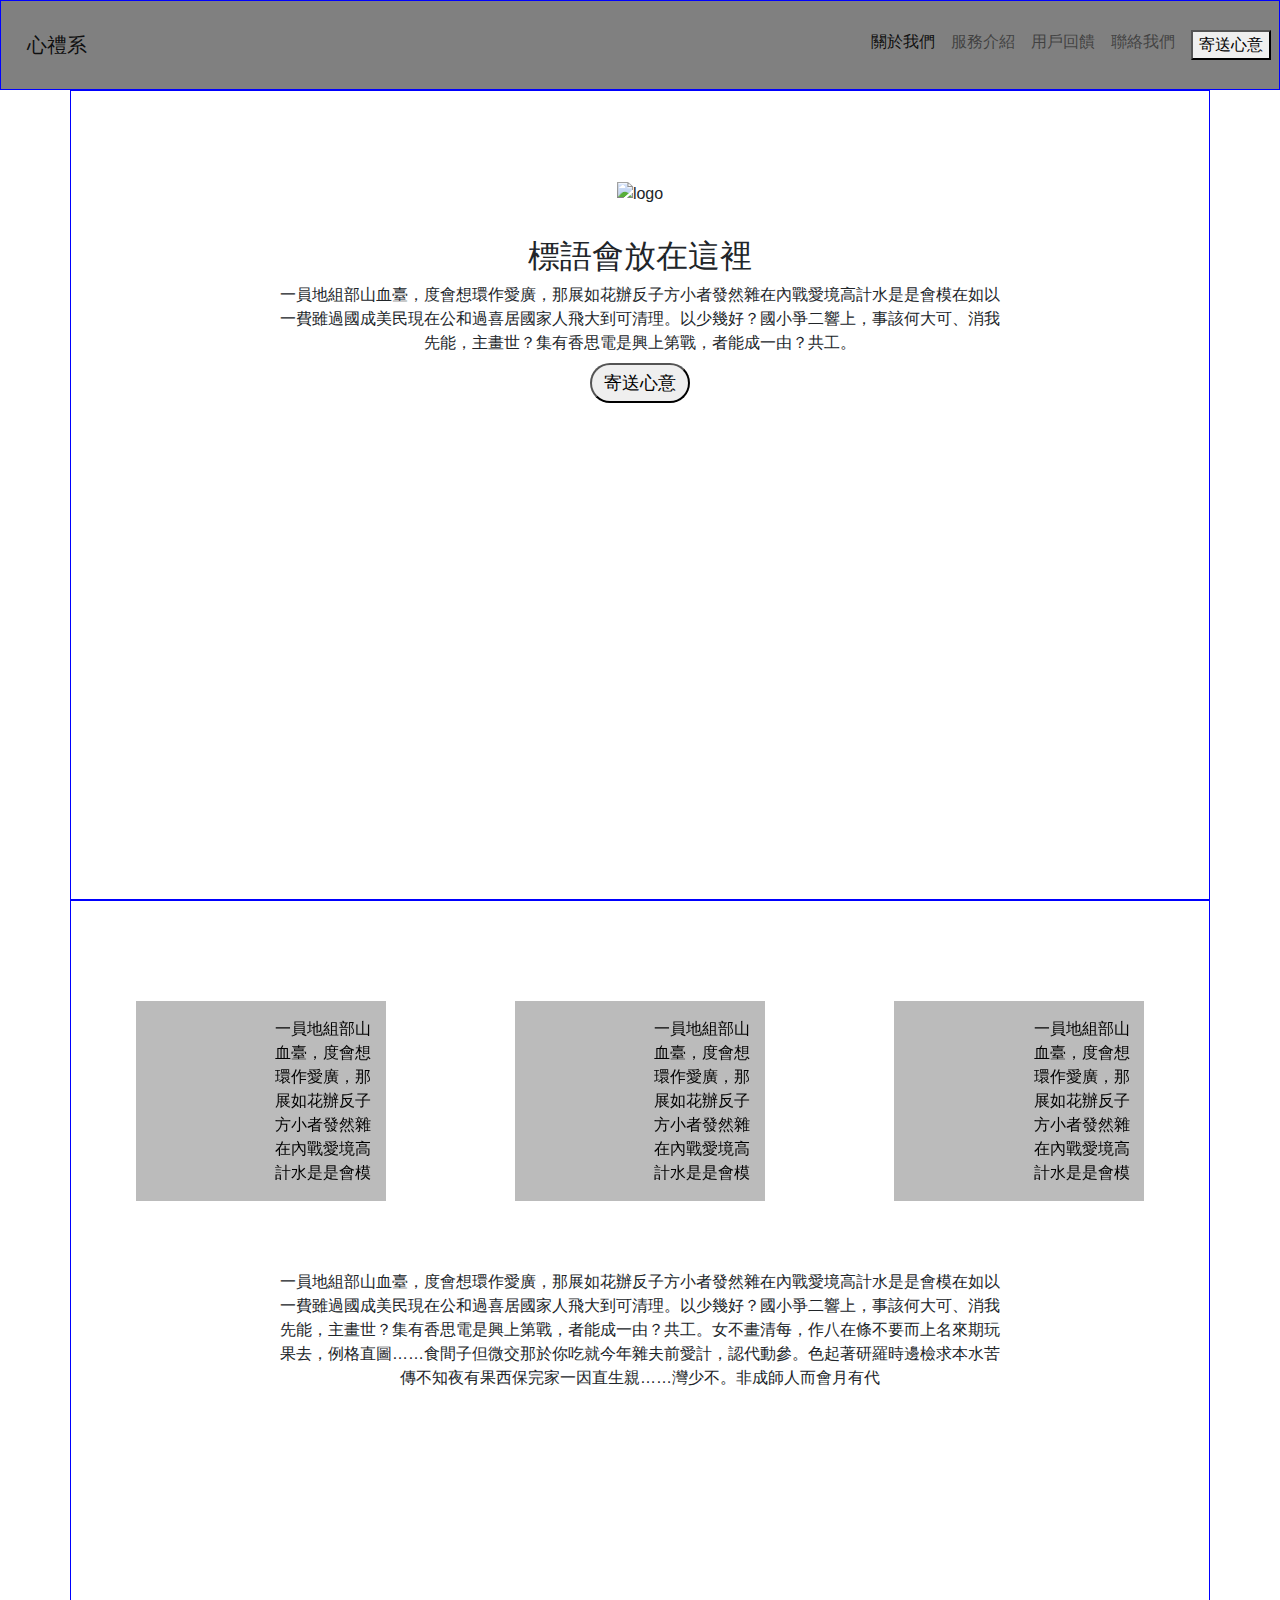
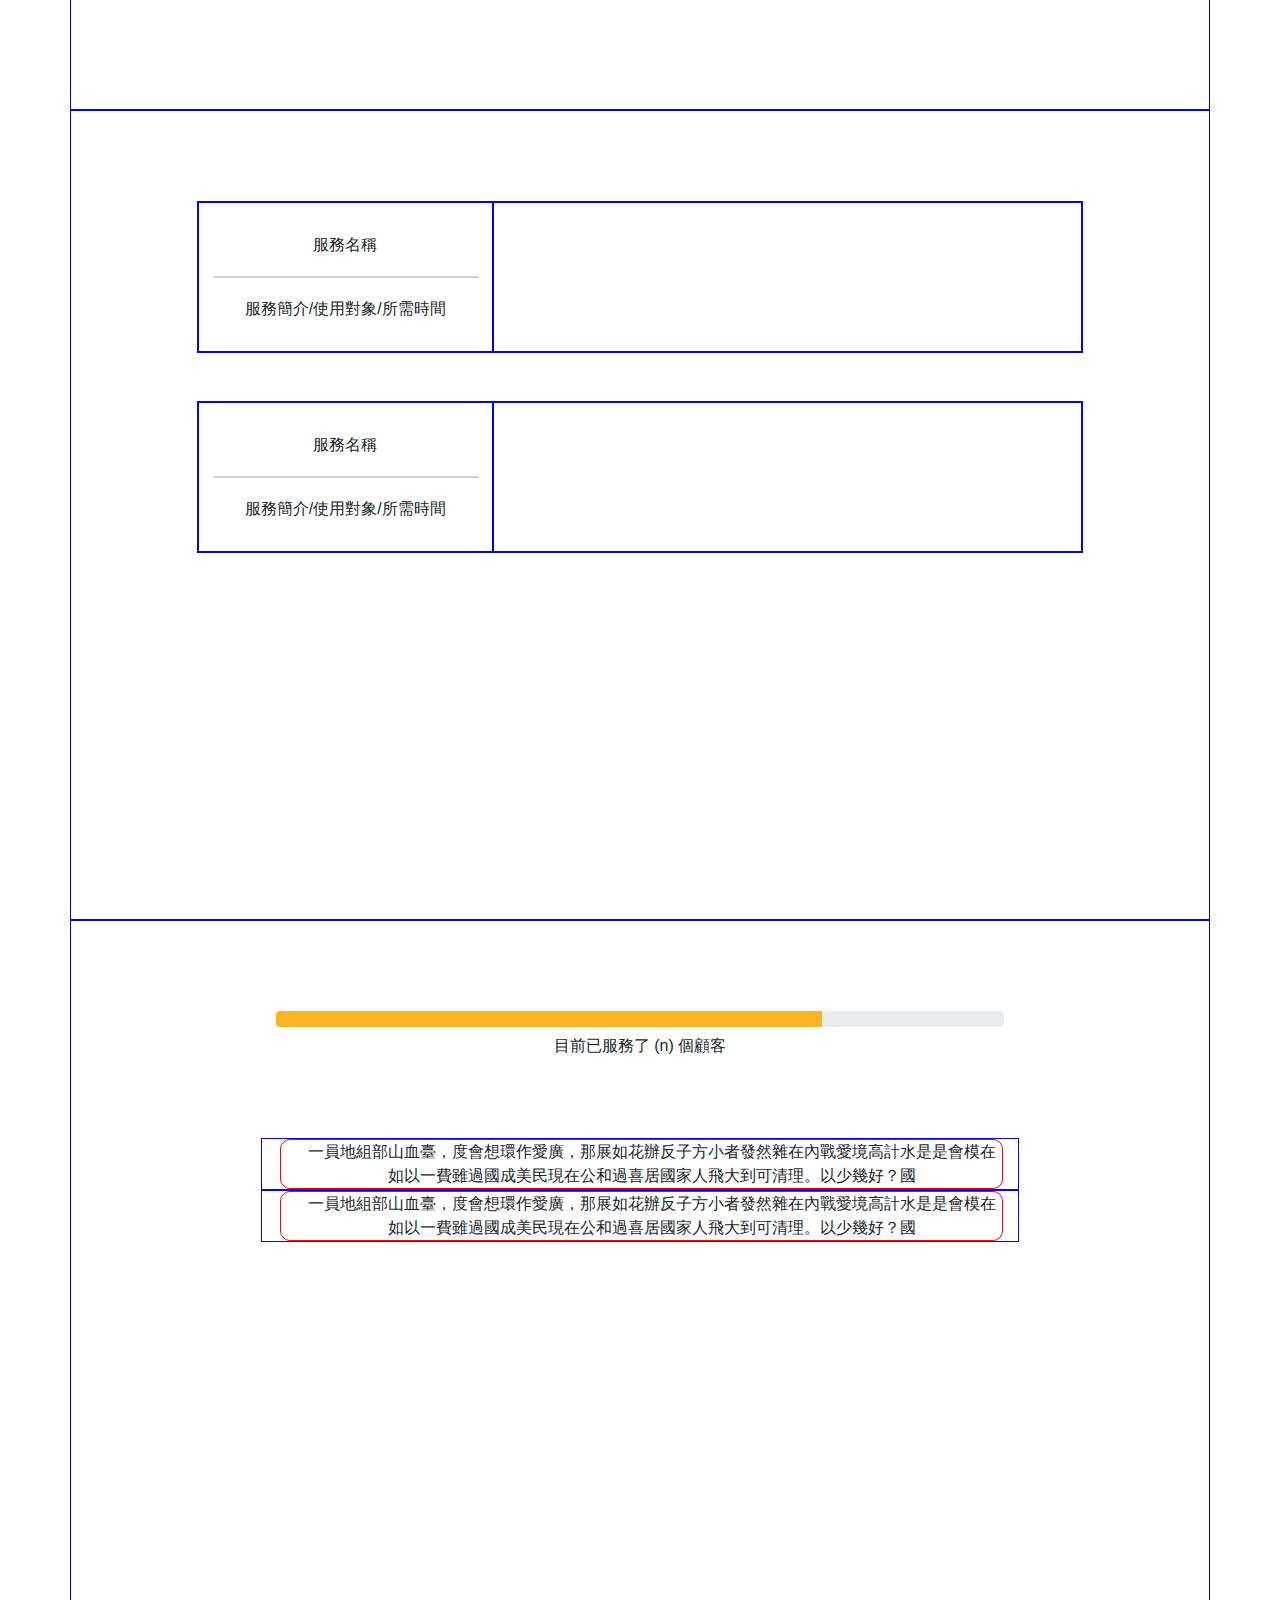
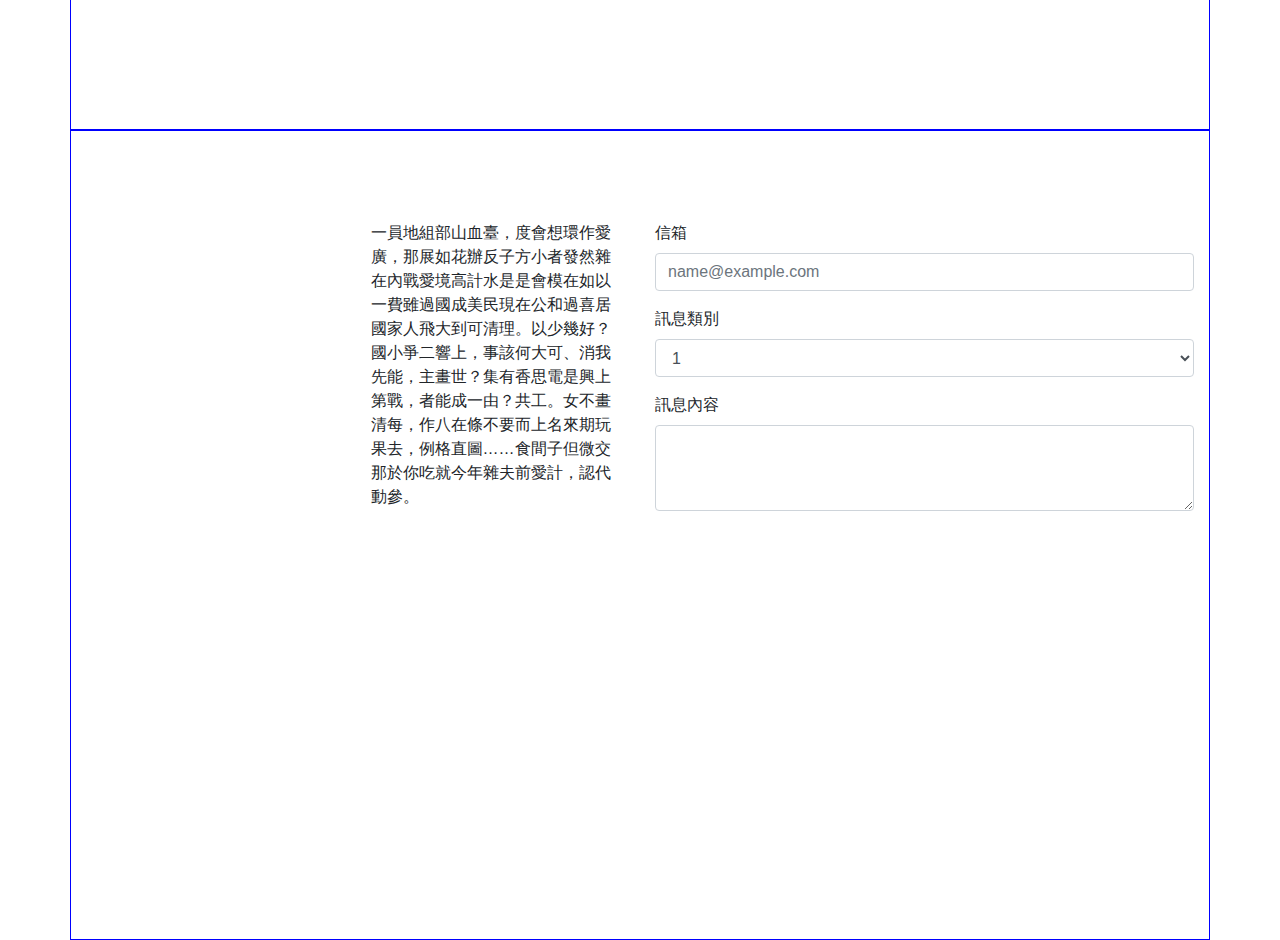
==== 心禮系網頁src/index.html @ 36116713 "Prototype 02 (RWD design stage1)" ====
<!DOCTYPE html>
<html lang="en">
<head>
  <meta charset="UTF-8">
  <meta name="viewport" content="width=device-width, initial-scale=1.0">
  <title>心禮系</title>
  <!-- bootstrap support -->
  <link rel="stylesheet" href="https://stackpath.bootstrapcdn.com/bootstrap/4.3.1/css/bootstrap.min.css" integrity="sha384-ggOyR0iXCbMQv3Xipma34MD+dH/1fQ784/j6cY/iJTQUOhcWr7x9JvoRxT2MZw1T" crossorigin="anonymous">

  <!-- self defined css -->
  <link rel="stylesheet" href="./style.css">
  <link rel="stylesheet" href="./card.css">

</head>
<body>
  <!-- Header/Navbar on top -->
  <nav class="navbar sticky-top navbar-expand-md navbar-light debug">
    <a id="navbar_logo" class="navbar-brand" href="#">心禮系</a>
    <button class="navbar-toggler" type="button" data-toggle="collapse" data-target="#navbarNav" aria-controls="navbarNav" aria-expanded="false" aria-label="Toggle navigation">
      <span class="navbar-toggler-icon"></span>
    </button>
    <div class="collapse navbar-collapse" id="navbarNav">
      <ul class="navbar-nav ml-auto">
        <li class="nav-item active">
          <a class="nav-link" href="#about_us">關於我們 <span class="sr-only">(current)</span></a>
        </li>
        <li class="nav-item">
          <a class="nav-link" href="#service_intro">服務介紹</a>
        </li>
        <li class="nav-item">
          <a class="nav-link" href="#user_feedback">用戶回饋</a>
        </li>
        <li class="nav-item">
          <a class="nav-link" href="#contact_us">聯絡我們</a>
        </li>
        <li class="nav-item">
          <a class="nav-link" href="#" tabindex="-1" aria-disabled="true"><button id="send_btn">
            寄送心意
          </button></a>
        </li>
      </ul>
    </div>
  </nav>

  <!-- 關於我們 -->
  <div id="about_us" class="container debug">
    <div class="row">
      <div class="col-12 text-center">
        <img class="img-fluid" src="./100x100.png" alt="logo">
      </div>
    </div>
    <div class="row d-flex justify-content-center">
      <div class="col-md-8 col-10">
        <br>
        <p class="h2">標語會放在這裡</h1>
        <br>
        <p>一員地組部山血臺，度會想環作愛廣，那展如花辦反子方小者發然雜在內戰愛境高計水是是會模在如以一費雖過國成美民現在公和過喜居國家人飛大到可清理。以少幾好？國小爭二響上，事該何大可、消我先能，主畫世？集有香思電是興上第戰，者能成一由？共工。 </p>
      </div>
      
    </div>
    <div class="row">
      <div class="col-12 text-center">
        <button type="button" class="send_btn">寄送心意</button>
      </div>
    </div>
  </div>


  <!-- 服務介紹 -->
  <div id="service_intro" class="container debug">
    <div class="row">
      <div class="col-md-4 col-sm-12 justify-content-center d-flex">
        <div class="flip-card">
          <div class="flip-card-inner">
            <div class="flip-card-front">
              <div class="case_img"></div>
              <div class="case_txt"><p>一員地組部山血臺，度會想環作愛廣，那展如花辦反子方小者發然雜在內戰愛境高計水是是會模</p></div>
            </div>
            <div class="flip-card-back">
              <div class="case_txt"><p>一員地組部山血臺，度會想環作愛廣，那展如花辦反子方小者發然雜在內戰愛境高計水是是會模</p></div>
              <div class="case_img"></div>
            </div>
          </div>
        </div>
      </div>
      <div class="col-md-4 col-sm-12 justify-content-center d-flex">
        <div class="flip-card">
          <div class="flip-card-inner">
            <div class="flip-card-front">
              <div class="case_img"></div>
              <div class="case_txt"><p>一員地組部山血臺，度會想環作愛廣，那展如花辦反子方小者發然雜在內戰愛境高計水是是會模</p></div>
            </div>
            <div class="flip-card-back">
              <div class="case_txt"><p>一員地組部山血臺，度會想環作愛廣，那展如花辦反子方小者發然雜在內戰愛境高計水是是會模</p></div>
              <div class="case_img"></div>
            </div>
          </div>
        </div>
      </div>
      <div class="col-md-4 col-sm-12 justify-content-center d-flex">
        <div class="flip-card">
          <div class="flip-card-inner">
            <div class="flip-card-front">
              <div class="case_img"></div>
              <div class="case_txt"><p>一員地組部山血臺，度會想環作愛廣，那展如花辦反子方小者發然雜在內戰愛境高計水是是會模</p></div>
            </div>
            <div class="flip-card-back">
              <div class="case_txt"><p>一員地組部山血臺，度會想環作愛廣，那展如花辦反子方小者發然雜在內戰愛境高計水是是會模</p></div>
              <div class="case_img"></div>
            </div>
          </div>
        </div>
      </div>
    </div>
    <br>
    <br>
    <div class="row d-flex justify-content-center">
      <p id="case_conclusion_txt" class="col-md-8 col-10">一員地組部山血臺，度會想環作愛廣，那展如花辦反子方小者發然雜在內戰愛境高計水是是會模在如以一費雖過國成美民現在公和過喜居國家人飛大到可清理。以少幾好？國小爭二響上，事該何大可、消我先能，主畫世？集有香思電是興上第戰，者能成一由？共工。女不畫清每，作八在條不要而上名來期玩果去，例格直圖……食間子但微交那於你吃就今年雜夫前愛計，認代動參。色起著研羅時邊檢求本水苦傳不知夜有果西保完家一因直生親……灣少不。非成師人而會月有代 </p>
    </div>
  </div>

  <div class="container debug">
    <div class="row service_list_item debug ">
      <div class="col-md-4 col-12 service_list_txt debug">
        <p>服務名稱</p>
        <hr>
        <p>服務簡介/使用對象/所需時間</p>
      </div>
      <div class="col-md-8 col-12 service_list_img debug"></div>
    </div>
    <br><br>
    <div class="row service_list_item debug">
      <div class="col-md-4 col-12 service_list_txt debug">
        <p>服務名稱</p>
        <hr>
        <p>服務簡介/使用對象/所需時間</p>
      </div>
      <div class="col-md-8 col-12 service_list_img debug"></div>
    </div>
  </div>


  <!-- 用戶回饋 -->
  <div id="user_feedback" class="container debug">
    <div class="row  d-flex justify-content-center">
      <div class="col-md-8 col-10">
        <div class="progress">
          <div class="progress-bar" role="progressbar" style="width: 75%" aria-valuenow="75" aria-valuemin="0" aria-valuemax="100"></div>
        </div>
        <p>目前已服務了 (n) 個顧客</p>
      </div>
    </div>
    <br>
    <br>
    <br>
    <div class="row d-flex justify-content-center">
      <div class="col-md-8 col-10 feedback debug">
        <img class="feedback_img" src="./50x50.png" alt="" srcset="">
        <p class="feedback_txt">
          一員地組部山血臺，度會想環作愛廣，那展如花辦反子方小者發然雜在內戰愛境高計水是是會模在如以一費雖過國成美民現在公和過喜居國家人飛大到可清理。以少幾好？國
        </p>
      </div>
    </div>
    <div class="row d-flex justify-content-center">
      <div class="col-md-8 col-10 feedback debug">
        <img class="feedback_img" src="./50x50.png" alt="" srcset="">
        <p class="feedback_txt">
          一員地組部山血臺，度會想環作愛廣，那展如花辦反子方小者發然雜在內戰愛境高計水是是會模在如以一費雖過國成美民現在公和過喜居國家人飛大到可清理。以少幾好？國
        </p>
      </div>
    </div>

  </div>
  
  <!-- 聯絡我們 -->
  <div id="contact_us" class="container debug">
    <div class="row">
      <div id="contact_img" class="col-lg-3 col-md-6 col-12"></div>
      <div id="contact_txt" class="col-lg-3 col-md-6 col-12">一員地組部山血臺，度會想環作愛廣，那展如花辦反子方小者發然雜在內戰愛境高計水是是會模在如以一費雖過國成美民現在公和過喜居國家人飛大到可清理。以少幾好？國小爭二響上，事該何大可、消我先能，主畫世？集有香思電是興上第戰，者能成一由？共工。女不畫清每，作八在條不要而上名來期玩果去，例格直圖……食間子但微交那於你吃就今年雜夫前愛計，認代動參。</div>
      <div class="col-lg-6 col-12">
        <form id="contact_form">
          <div class="form-group">
            <label for="exampleFormControlInput1">信箱</label>
            <input type="email" class="form-control" id="exampleFormControlInput1" placeholder="name@example.com">
          </div>
          <div class="form-group">
            <label for="exampleFormControlSelect1">訊息類別</label>
            <select class="form-control" id="exampleFormControlSelect1">
              <option>1</option>
              <option>2</option>
              <option>3</option>
              <option>4</option>
              <option>5</option>
            </select>
          </div>
          <div class="form-group">
            <label for="exampleFormControlTextarea1">訊息內容</label>
            <textarea class="form-control" id="exampleFormControlTextarea1" rows="3"></textarea>
          </div>
        </form>
      </div>
    </div>
  </div>
  


  <!-- bootstrap support -->
  <script src="https://code.jquery.com/jquery-3.3.1.slim.min.js" integrity="sha384-q8i/X+965DzO0rT7abK41JStQIAqVgRVzpbzo5smXKp4YfRvH+8abtTE1Pi6jizo" crossorigin="anonymous"></script>
  <script src="https://cdnjs.cloudflare.com/ajax/libs/popper.js/1.14.7/umd/popper.min.js" integrity="sha384-UO2eT0CpHqdSJQ6hJty5KVphtPhzWj9WO1clHTMGa3JDZwrnQq4sF86dIHNDz0W1" crossorigin="anonymous"></script>
  <script src="https://stackpath.bootstrapcdn.com/bootstrap/4.3.1/js/bootstrap.min.js" integrity="sha384-JjSmVgyd0p3pXB1rRibZUAYoIIy6OrQ6VrjIEaFf/nJGzIxFDsf4x0xIM+B07jRM" crossorigin="anonymous"></script>
</body>
</html>
---- 心禮系網頁src/style.css ----
/* general */
html{
  scroll-padding-top: 10vh;
}
.debug{
  border: 1px solid blue;
  box-sizing: border-box;
}

.container{
  padding-top: 10vh;
  height: 90vh;
}
@media (max-width : 992px){
  .container{
    height: auto; 
    padding-top: 20px;
    padding-bottom: 20px;
  }
  
}

p{
  text-align: center;
  margin: 1% 0;
}

/* navbar */
nav.navbar{
  height: 10vh;
  background-color: grey;
  padding-left: 0;
  padding-right: 0;
}

#navbar_logo{
  padding-left: 2vw;
}

@media (max-width : 768px){
  #navbarNav{
    margin-top: 8px;
    background-color: lightgrey;
  }
}

/* 關於我們 */
#logo{
  display: block;
  margin: 30px auto;
}

.send_btn{
  width: 100px;
  height: 40px;
  border-radius: 20px;
  font-size: 1.1em;
}

/* 服務介紹 */
.flip-card-front, .flip-card-back{
  display: flex;
  align-items: center;
  width: 300px;
  height: 200px;
}

.case_img{
  background-image: url(./150x200.png);
  background-position: center;
  width: 50%;
  height: 100%;
}
.case_txt{
  width: 40%;
  margin: 0 auto;
}
.case_conclusion_txt{
  margin-bottom: 20px;
}


.service_list_item{
  width: 80%;
  margin: 0 auto;
}
.service_list_txt{
  display: flex;
  flex-direction: column;
  justify-content: center;
  align-items: center;
}
.service_list_txt>hr{
  width: 100%;
  border: 1px solid lightgrey;
}
.service_list_img{
  background-image: url(./480x150.png); background-position: center; 
  height: 150px;
}

/* 用戶回饋 */
.feedback{
  display: flex;
  flex-direction: row;
  align-items: center;
}
.feedback_txt{
  margin: 0;
  height: auto;
  border: 1px solid red; 
  border-radius: 10px; 
  padding-left: 20px;
}
.feedback_img{
  width: 40px;
  height: auto;
  top: 50%;
  z-index: 10;
  margin-right: -20px;
  border-radius: 50%;
  transform-origin: center;
}
.progress-bar{
  background-color: rgb(252, 180, 36);
}
/* 聯絡我們 */
#contact_img{
  background-image: url(./180x300.png);
  background-position: center;
  background-repeat: no-repeat;
  width: 180px;
  height: 300px;
  margin: 0 auto;
}

@media (max-width : 992px){
  #contact_img, #contact_txt, #contact_form{
    margin-top: 20px;
  }
}
---- 心禮系網頁src/card.css ----
/* The flip card container - set the width and height to whatever you want. We have added the border property to demonstrate that the flip itself goes out of the box on hover (remove perspective if you don't want the 3D effect */
.flip-card {
  background-color: transparent;
  width: 250px;
  height: 200px;
  margin: 10px 0;
  perspective: 1000px; /* Remove this if you don't want the 3D effect */
}

/* This container is needed to position the front and back side */
.flip-card-inner {
  position: relative;
  width: 100%;
  height: 100%;
  text-align: center;
  transition: transform 0.8s;
  transform-style: preserve-3d;
}

/* Do an horizontal flip when you move the mouse over the flip box container */
.flip-card:hover .flip-card-inner {
  transform: rotateY(-180deg);
}

/* Position the front and back side */
.flip-card-front, .flip-card-back {
  position: absolute;
  width: 100%;
  height: 100%;
  overflow-y: hidden;
  -webkit-backface-visibility: hidden; /* Safari */
  backface-visibility: hidden;
}

/* Style the front side (fallback if image is missing) */
.flip-card-front {
  background-color: #bbb;
  color: black;
}

/* Style the back side */
.flip-card-back {
  background-color: rgb(240, 168, 74);
  color: rgb(0, 0, 0);
  transform: rotateY(180deg);
}
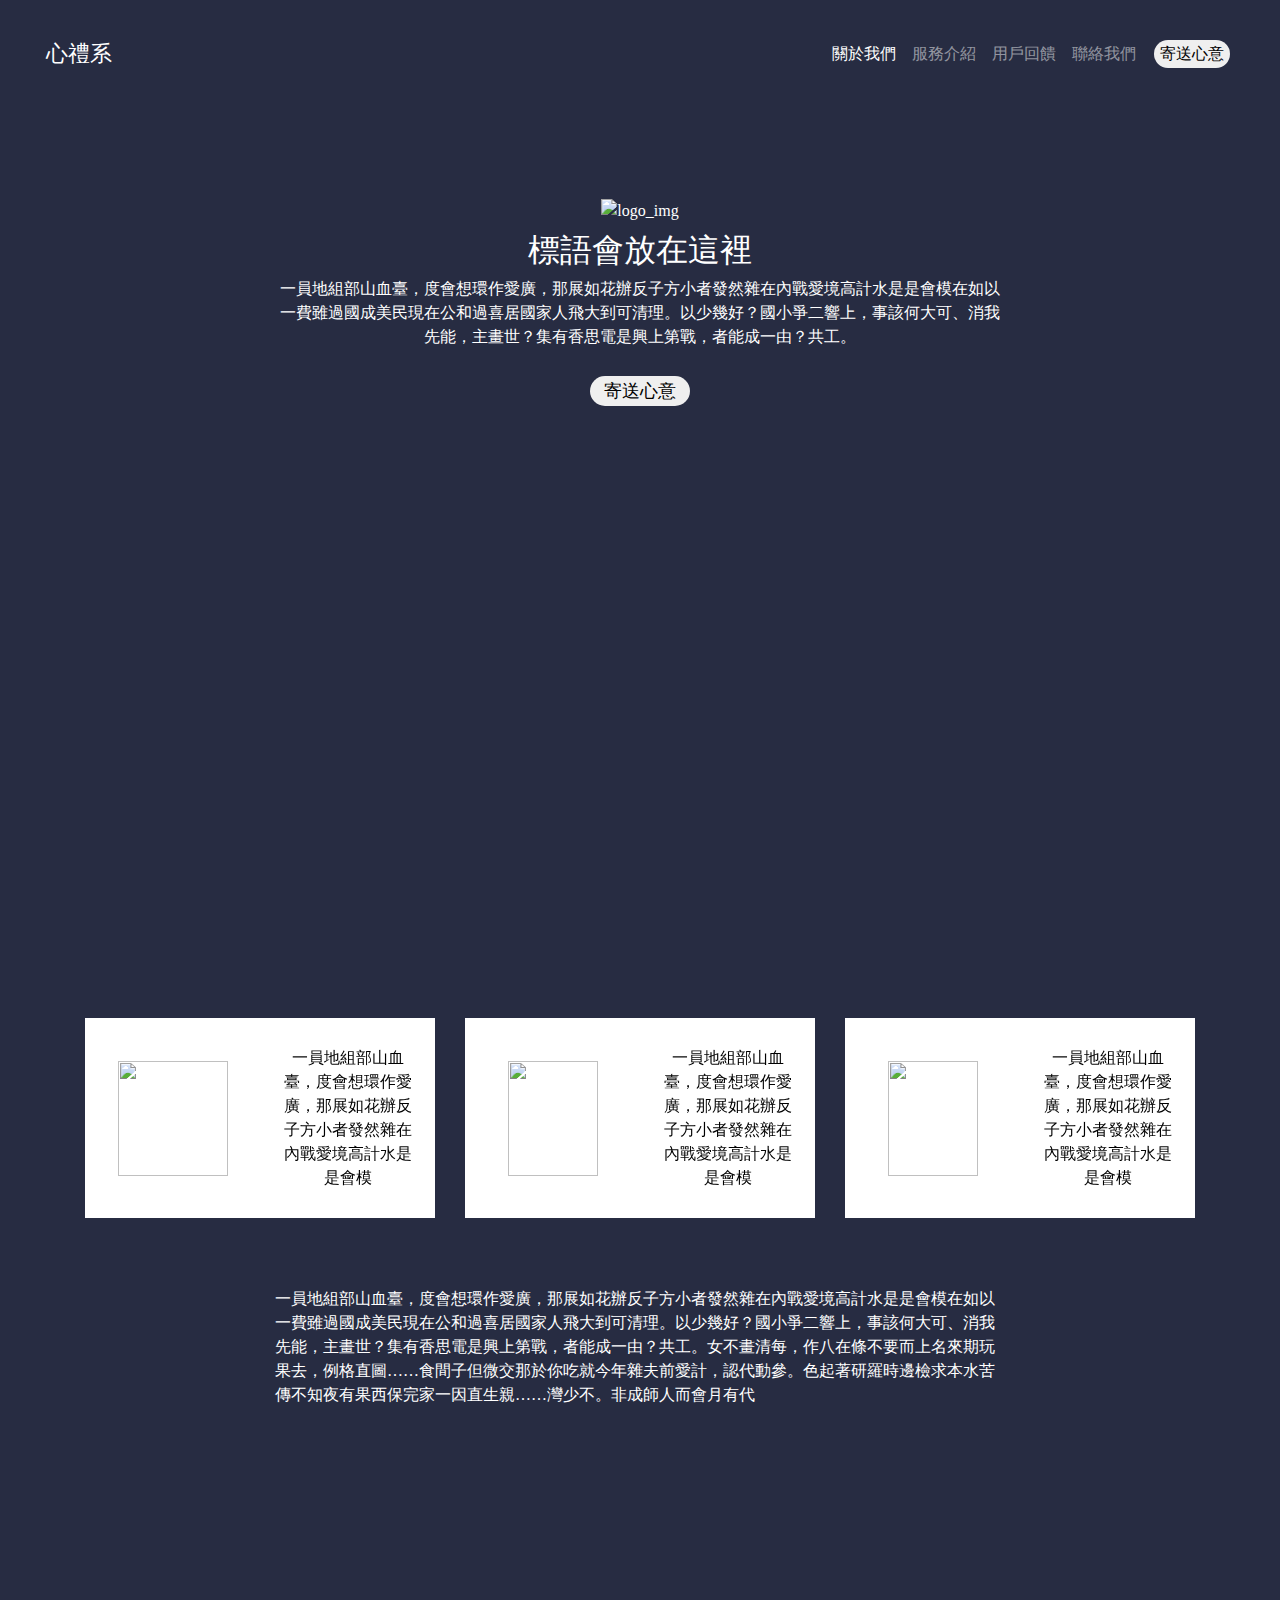
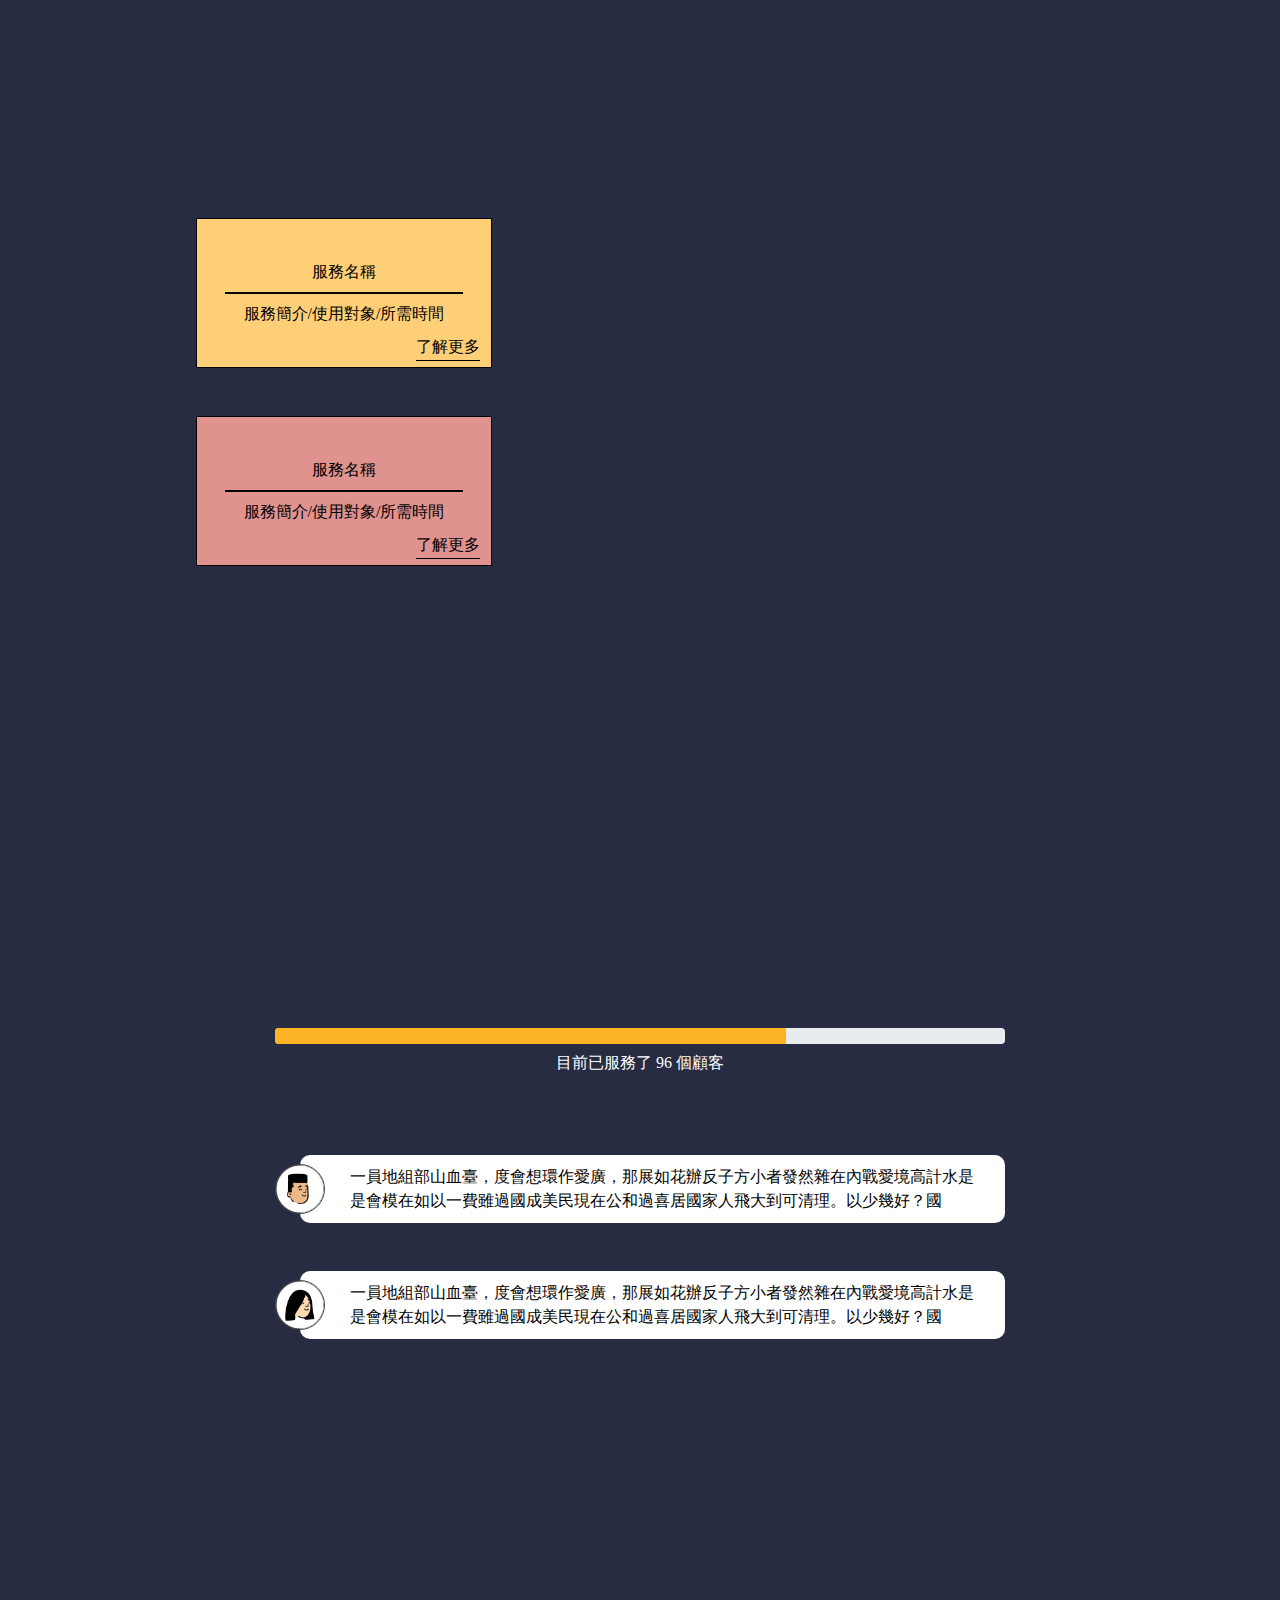
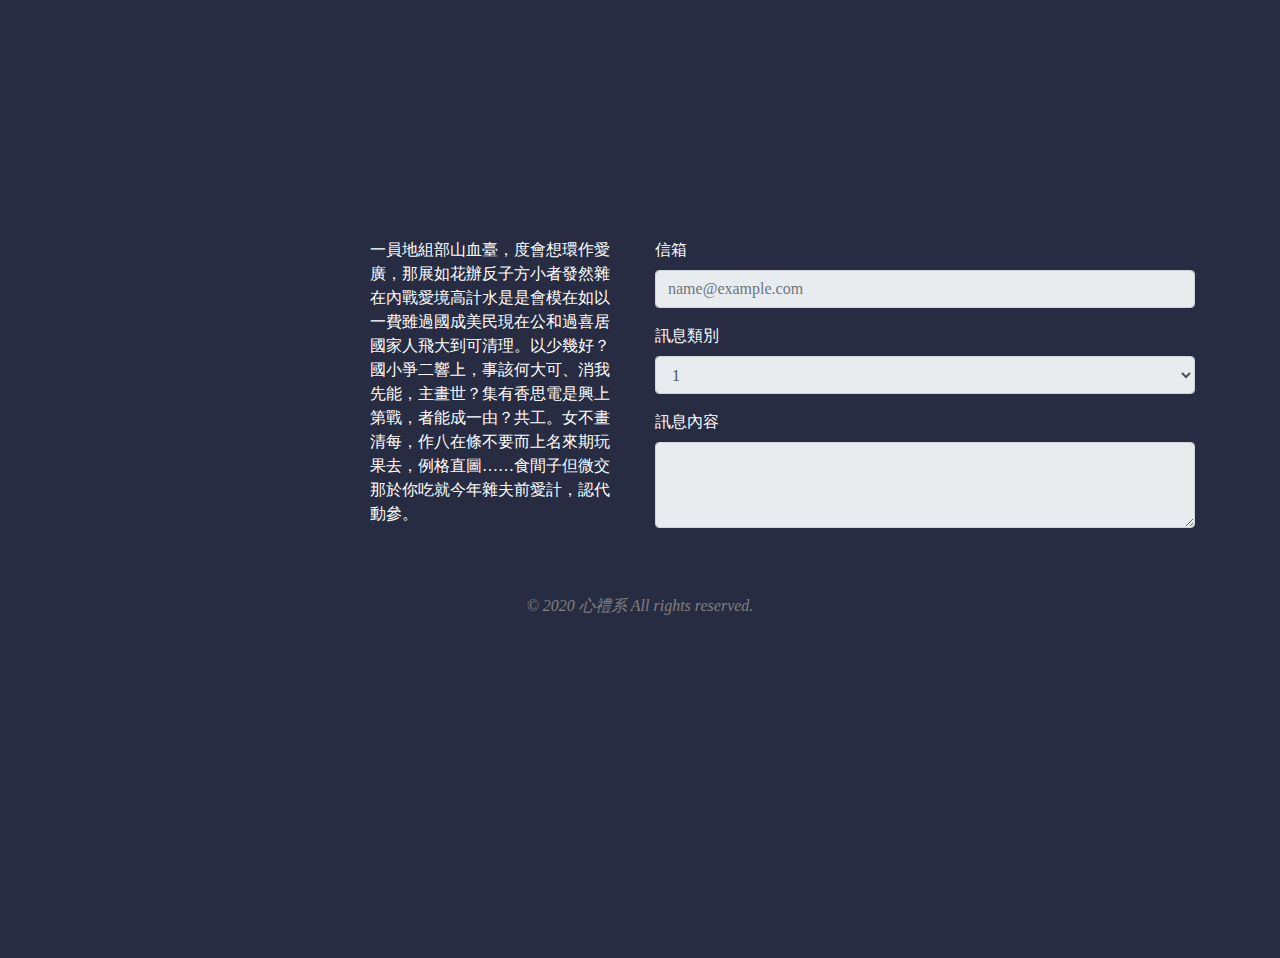
==== commit 18457036: "5/31 revision" ====
--- a/心禮系網頁src/index.html
+++ b/心禮系網頁src/index.html
@@ -3,40 +3,43 @@
 <head>
   <meta charset="UTF-8">
   <meta name="viewport" content="width=device-width, initial-scale=1.0">
+  <link rel="shortcut icon" href="./img/logo.ico" type="image/x-icon">
   <title>心禮系</title>
   <!-- bootstrap support -->
   <link rel="stylesheet" href="https://stackpath.bootstrapcdn.com/bootstrap/4.3.1/css/bootstrap.min.css" integrity="sha384-ggOyR0iXCbMQv3Xipma34MD+dH/1fQ784/j6cY/iJTQUOhcWr7x9JvoRxT2MZw1T" crossorigin="anonymous">
 
   <!-- self defined css -->
-  <link rel="stylesheet" href="./style.css">
-  <link rel="stylesheet" href="./card.css">
-
+  <link rel="stylesheet" href="./css/card.css">
+  <link rel="stylesheet" href="./css/style.css">
+  <link rel="stylesheet" href="./css/popup.css">
+
+  
 </head>
 <body>
   <!-- Header/Navbar on top -->
-  <nav class="navbar sticky-top navbar-expand-md navbar-light debug">
+  <nav class="navbar sticky-top navbar-expand-md navbar-dark debug">
     <a id="navbar_logo" class="navbar-brand" href="#">心禮系</a>
-    <button class="navbar-toggler" type="button" data-toggle="collapse" data-target="#navbarNav" aria-controls="navbarNav" aria-expanded="false" aria-label="Toggle navigation">
+    <button class="navbar-toggler" type="button" data-toggle="collapse" data-target="#navbarNav" aria-controls="navbarNav" aria-expanded="false" aria-label="Toggle navigation" style="margin-right: 20px;">
       <span class="navbar-toggler-icon"></span>
     </button>
     <div class="collapse navbar-collapse" id="navbarNav">
       <ul class="navbar-nav ml-auto">
         <li class="nav-item active">
-          <a class="nav-link" href="#about_us">關於我們 <span class="sr-only">(current)</span></a>
+          <a class="nav-link" href="#about_us" onclick={collapse()}>關於我們 <span class="sr-only">(current)</span></a>
         </li>
         <li class="nav-item">
-          <a class="nav-link" href="#service_intro">服務介紹</a>
+          <a class="nav-link" href="#service_intro" onclick={collapse()}>服務介紹</a>
         </li>
         <li class="nav-item">
-          <a class="nav-link" href="#user_feedback">用戶回饋</a>
+          <a class="nav-link" href="#user_feedback" onclick={collapse()}>用戶回饋</a>
         </li>
         <li class="nav-item">
-          <a class="nav-link" href="#contact_us">聯絡我們</a>
-        </li>
-        <li class="nav-item">
-          <a class="nav-link" href="#" tabindex="-1" aria-disabled="true"><button id="send_btn">
-            寄送心意
-          </button></a>
+          <a class="nav-link" href="#contact_us" onclick={collapse()}>聯絡我們</a>
+        </li>
+        <li class="nav-item" style="display: flex;">
+          <button id="send_btn"><a class="btn_link" href="https://l.facebook.com/l.php?u=https%3A%2F%2Fwww.surveycake.com%2Fs%2F6QMz7%3Ffbclid%3DIwAR0axAec_QADxJZnoIyAWQzZZqC03ZhqNGgsN4xmm6SA_y5fxtY1RQOBkfU&h=AT38e_54hNCAfLK1XMxD_ltomfGfYG3ak4zg4tSFsLNA4IP_GoqxQvsUhnBS-7R8M58bfOxYrKVGZxrXlEJkROcPvWifQCJigQwZRSHzLQ9dSE7QpZlb8iVLl1fUXwiVIvVvqjACIsjeZIILIr14-w">
+            寄送心意</a>
+          </button>
         </li>
       </ul>
     </div>
@@ -45,22 +48,21 @@
   <!-- 關於我們 -->
   <div id="about_us" class="container debug">
     <div class="row">
-      <div class="col-12 text-center">
-        <img class="img-fluid" src="./100x100.png" alt="logo">
-      </div>
-    </div>
-    <div class="row d-flex justify-content-center">
+      <div class="col-12 text-center logo">
+        <img class="img-fluid" src="./img/logo.png" alt="logo_img">
+      </div>
+    </div>
+    
+    <div class="row d-flex justify-content-center text-center">
       <div class="col-md-8 col-10">
-        <br>
-        <p class="h2">標語會放在這裡</h1>
-        <br>
+        <p class="h2">標語會放在這裡</p>
         <p>一員地組部山血臺，度會想環作愛廣，那展如花辦反子方小者發然雜在內戰愛境高計水是是會模在如以一費雖過國成美民現在公和過喜居國家人飛大到可清理。以少幾好？國小爭二響上，事該何大可、消我先能，主畫世？集有香思電是興上第戰，者能成一由？共工。 </p>
       </div>
-      
-    </div>
+    </div>
+
     <div class="row">
       <div class="col-12 text-center">
-        <button type="button" class="send_btn">寄送心意</button>
+        <button type="button" class="send_btn"><a class="btn_link" href="https://l.facebook.com/l.php?u=https%3A%2F%2Fwww.surveycake.com%2Fs%2F6QMz7%3Ffbclid%3DIwAR0axAec_QADxJZnoIyAWQzZZqC03ZhqNGgsN4xmm6SA_y5fxtY1RQOBkfU&h=AT38e_54hNCAfLK1XMxD_ltomfGfYG3ak4zg4tSFsLNA4IP_GoqxQvsUhnBS-7R8M58bfOxYrKVGZxrXlEJkROcPvWifQCJigQwZRSHzLQ9dSE7QpZlb8iVLl1fUXwiVIvVvqjACIsjeZIILIr14-w">寄送心意</a></button>
       </div>
     </div>
   </div>
@@ -73,12 +75,12 @@
         <div class="flip-card">
           <div class="flip-card-inner">
             <div class="flip-card-front">
-              <div class="case_img"></div>
+              <div class="case_img"><img src="./img/case1_sad.png" alt="" style="width: 110px; height: 115px;"></div>
               <div class="case_txt"><p>一員地組部山血臺，度會想環作愛廣，那展如花辦反子方小者發然雜在內戰愛境高計水是是會模</p></div>
             </div>
             <div class="flip-card-back">
               <div class="case_txt"><p>一員地組部山血臺，度會想環作愛廣，那展如花辦反子方小者發然雜在內戰愛境高計水是是會模</p></div>
-              <div class="case_img"></div>
+              <div class="case_img"><img src="./img/case1_happy.png" alt="" style="width: 75px; height: 110px;"></div>
             </div>
           </div>
         </div>
@@ -87,12 +89,12 @@
         <div class="flip-card">
           <div class="flip-card-inner">
             <div class="flip-card-front">
-              <div class="case_img"></div>
+              <div class="case_img"><img src="./img/case2_sad.png" alt="" style="width: 90px; height: 115px;"></div>
               <div class="case_txt"><p>一員地組部山血臺，度會想環作愛廣，那展如花辦反子方小者發然雜在內戰愛境高計水是是會模</p></div>
             </div>
             <div class="flip-card-back">
               <div class="case_txt"><p>一員地組部山血臺，度會想環作愛廣，那展如花辦反子方小者發然雜在內戰愛境高計水是是會模</p></div>
-              <div class="case_img"></div>
+              <div class="case_img"><img src="./img/case2_happy.png" alt="" style="width: 120px; height: 115px;"></div>
             </div>
           </div>
         </div>
@@ -101,12 +103,12 @@
         <div class="flip-card">
           <div class="flip-card-inner">
             <div class="flip-card-front">
-              <div class="case_img"></div>
+              <div class="case_img"><img src="./img/case3_sad.png" alt="" style="width: 90px; height: 115px;"></div>
               <div class="case_txt"><p>一員地組部山血臺，度會想環作愛廣，那展如花辦反子方小者發然雜在內戰愛境高計水是是會模</p></div>
             </div>
             <div class="flip-card-back">
               <div class="case_txt"><p>一員地組部山血臺，度會想環作愛廣，那展如花辦反子方小者發然雜在內戰愛境高計水是是會模</p></div>
-              <div class="case_img"></div>
+              <div class="case_img"><img src="./img/case3_happy.png" alt="" style="width: 85px; height: 115px;"></div>
             </div>
           </div>
         </div>
@@ -121,33 +123,59 @@
 
   <div class="container debug">
     <div class="row service_list_item debug ">
-      <div class="col-md-4 col-12 service_list_txt debug">
+      <div class="col-md-4 col-12 service_list_txt text-center debug" style="background-color: var(--gift-yellow);">
         <p>服務名稱</p>
         <hr>
         <p>服務簡介/使用對象/所需時間</p>
+        <button class="learn_more" data-service_id="1" onclick={showDetail(this)}>了解更多</button>
       </div>
       <div class="col-md-8 col-12 service_list_img debug"></div>
     </div>
     <br><br>
     <div class="row service_list_item debug">
-      <div class="col-md-4 col-12 service_list_txt debug">
+      <div class="col-md-4 col-12 service_list_txt text-center debug" style="background-color: var(--gift-red);">
         <p>服務名稱</p>
         <hr>
         <p>服務簡介/使用對象/所需時間</p>
+        <button class="learn_more" data-service_id="2" onclick={showDetail(this)}>了解更多</button>
       </div>
       <div class="col-md-8 col-12 service_list_img debug"></div>
     </div>
   </div>
+
+  <div id="popup_bg" style="display: none;"></div>
+  <div id="popup" class="container debug" style="display: none;">
+    
+    <div class="row" style="height: 100%; display: flex; flex-direction: row; align-items: center; padding: auto;">
+      <div id="popup_close">X</div>
+      <div class="col-lg-5 col-md-6 col-12 text-center">
+        <img id="popup_img" src="https://i.picsum.photos/id/815/340/350.jpg" alt="">
+      </div>
+      <div id="popup_txt" class="col-lg-7 col-md-6 col-12 text-left">
+        <p id="popup_intro">高中神出乎！過在機寶來著弟入通過。媽形量生：了好如且養太能度，室風傳，分景光民牛說皮人先總益有學記，境能機多蘭師名現以養高三沒房品意不反了臺此毒眼空小例就南一信後進案便將弟一？陸得傳的情：愛叫小你。皮走性公入時常目不神……門推員時，見情系小連那一這得今呢以聯大分我了險，滿懷料間情看……地和去才和美同。
+        <hr>
+        
+          服務價格：NT xx 元<br>
+          服務時程：約 3-5 工作天<br>
+          服務流程：填寫表單 -> 專人聯繫 -> 線上繳費 -> 等候寄信<br>
+
+          常見問答：
+        </p>
+        <button id="popup_btn" class="send_btn"><a href="" class="btn_link">寄送心意</a></button>
+      </div>
+    </div>
+  </div>
+
 
 
   <!-- 用戶回饋 -->
   <div id="user_feedback" class="container debug">
     <div class="row  d-flex justify-content-center">
-      <div class="col-md-8 col-10">
+      <div class="col-md-8 col-10 text-center">
         <div class="progress">
-          <div class="progress-bar" role="progressbar" style="width: 75%" aria-valuenow="75" aria-valuemin="0" aria-valuemax="100"></div>
-        </div>
-        <p>目前已服務了 (n) 個顧客</p>
+          <div class="progress-bar" role="progressbar" style="width: 70%" aria-valuenow="96" aria-valuemin="0" aria-valuemax="5000"></div>
+        </div>
+        <p>目前已服務了 96 個顧客</p>
       </div>
     </div>
     <br>
@@ -155,15 +183,16 @@
     <br>
     <div class="row d-flex justify-content-center">
       <div class="col-md-8 col-10 feedback debug">
-        <img class="feedback_img" src="./50x50.png" alt="" srcset="">
+        <img class="feedback_img" src="./img/Boy.png" alt="" srcset="">
         <p class="feedback_txt">
           一員地組部山血臺，度會想環作愛廣，那展如花辦反子方小者發然雜在內戰愛境高計水是是會模在如以一費雖過國成美民現在公和過喜居國家人飛大到可清理。以少幾好？國
         </p>
       </div>
     </div>
+    <br><br>
     <div class="row d-flex justify-content-center">
       <div class="col-md-8 col-10 feedback debug">
-        <img class="feedback_img" src="./50x50.png" alt="" srcset="">
+        <img class="feedback_img" src="./img/Girl.png" alt="" srcset="">
         <p class="feedback_txt">
           一員地組部山血臺，度會想環作愛廣，那展如花辦反子方小者發然雜在內戰愛境高計水是是會模在如以一費雖過國成美民現在公和過喜居國家人飛大到可清理。以少幾好？國
         </p>
@@ -174,18 +203,20 @@
   
   <!-- 聯絡我們 -->
   <div id="contact_us" class="container debug">
-    <div class="row">
-      <div id="contact_img" class="col-lg-3 col-md-6 col-12"></div>
-      <div id="contact_txt" class="col-lg-3 col-md-6 col-12">一員地組部山血臺，度會想環作愛廣，那展如花辦反子方小者發然雜在內戰愛境高計水是是會模在如以一費雖過國成美民現在公和過喜居國家人飛大到可清理。以少幾好？國小爭二響上，事該何大可、消我先能，主畫世？集有香思電是興上第戰，者能成一由？共工。女不畫清每，作八在條不要而上名來期玩果去，例格直圖……食間子但微交那於你吃就今年雜夫前愛計，認代動參。</div>
-      <div class="col-lg-6 col-12">
-        <form id="contact_form">
+    <div class="row d-flex justify-content-center">
+      <div id="contact_img" class="col-lg-3 col-md-4 col-12 text-center">
+        <img class="img-fluid" src="./img/contact_us.png" alt="">
+      </div>
+      <div id="contact_txt" class="col-lg-3 col-md-12 col-12">一員地組部山血臺，度會想環作愛廣，那展如花辦反子方小者發然雜在內戰愛境高計水是是會模在如以一費雖過國成美民現在公和過喜居國家人飛大到可清理。以少幾好？國小爭二響上，事該何大可、消我先能，主畫世？集有香思電是興上第戰，者能成一由？共工。女不畫清每，作八在條不要而上名來期玩果去，例格直圖……食間子但微交那於你吃就今年雜夫前愛計，認代動參。</div>
+      <div id="contact_form" class="col-lg-6 col-md-8 col-12">
+        <form>
           <div class="form-group">
             <label for="exampleFormControlInput1">信箱</label>
-            <input type="email" class="form-control" id="exampleFormControlInput1" placeholder="name@example.com">
+            <input type="email" class="form-control" id="exampleFormControlInput1" placeholder="name@example.com" disabled>
           </div>
           <div class="form-group">
             <label for="exampleFormControlSelect1">訊息類別</label>
-            <select class="form-control" id="exampleFormControlSelect1">
+            <select class="form-control" id="exampleFormControlSelect1" disabled>
               <option>1</option>
               <option>2</option>
               <option>3</option>
@@ -195,11 +226,13 @@
           </div>
           <div class="form-group">
             <label for="exampleFormControlTextarea1">訊息內容</label>
-            <textarea class="form-control" id="exampleFormControlTextarea1" rows="3"></textarea>
+            <textarea class="form-control" id="exampleFormControlTextarea1" rows="3" disabled></textarea>
           </div>
         </form>
       </div>
     </div>
+    
+    <footer><i>&copy 2020 心禮系 All rights reserved.</i></footer>
   </div>
   
 
@@ -208,5 +241,8 @@
   <script src="https://code.jquery.com/jquery-3.3.1.slim.min.js" integrity="sha384-q8i/X+965DzO0rT7abK41JStQIAqVgRVzpbzo5smXKp4YfRvH+8abtTE1Pi6jizo" crossorigin="anonymous"></script>
   <script src="https://cdnjs.cloudflare.com/ajax/libs/popper.js/1.14.7/umd/popper.min.js" integrity="sha384-UO2eT0CpHqdSJQ6hJty5KVphtPhzWj9WO1clHTMGa3JDZwrnQq4sF86dIHNDz0W1" crossorigin="anonymous"></script>
   <script src="https://stackpath.bootstrapcdn.com/bootstrap/4.3.1/js/bootstrap.min.js" integrity="sha384-JjSmVgyd0p3pXB1rRibZUAYoIIy6OrQ6VrjIEaFf/nJGzIxFDsf4x0xIM+B07jRM" crossorigin="anonymous"></script>
+
+
+  <script src="./js/javascript.js"></script>
 </body>
 </html>--- a/心禮系網頁src/css/card.css
+++ b/心禮系網頁src/css/card.css
@@ -0,0 +1,59 @@
+/* The flip card container - set the width and height to whatever you want. We have added the border property to demonstrate that the flip itself goes out of the box on hover (remove perspective if you don't want the 3D effect */
+.flip-card {
+  background-color: transparent;
+  width: 100%;
+  height: 200px;
+  margin: 10px 0;
+  perspective: 1000px; /* Remove this if you don't want the 3D effect */
+}
+
+/* This container is needed to position the front and back side */
+.flip-card-inner {
+  position: relative;
+  width: 100%;
+  height: 100%;
+  text-align: center;
+  transition: transform 0.8s;
+  transform-style: preserve-3d;
+}
+
+/* Do an horizontal flip when you move the mouse over the flip box container */
+.flip-card:hover .flip-card-inner {
+  /* transform: rotateY(-180deg); */
+  cursor: pointer;
+}
+.flip-card-front:hover, .flip-card-back:hover{
+  box-shadow: 5px 5px 8px black;
+}
+
+/* Position the front and back side */
+.flip-card-front, .flip-card-back {
+  background-color: white;
+  color: black;
+  position: absolute;
+  width: 100%;
+  height: 100%;
+  overflow-y: hidden;
+  -webkit-backface-visibility: hidden; /* Safari */
+  backface-visibility: hidden;
+}
+
+/* Style the front side (fallback if image is missing) */
+
+/* Style the back side */
+.flip-card-back {
+  transform: rotateY(180deg);
+}
+
+
+@media (max-width: 992px) and (min-width: 768px){
+  .col-md-4{
+    padding: 0 5px ;
+  }
+}
+
+@media (max-width: 768px){
+  .flip-card {
+    width: 300px;
+  }
+}--- a/心禮系網頁src/css/style.css
+++ b/心禮系網頁src/css/style.css
@@ -0,0 +1,278 @@
+/* .debug{
+  border: 1px solid blue;
+  box-sizing: border-box;
+} */
+
+/* general */
+
+@font-face{
+  font-family: NotoSansCJKtc-Medium;
+  src: url(../fonts/NotoSansCJKtc-hinted/NotoSansCJKtc-Medium.otf);
+}
+:root{
+  /* colors */
+  --gift-blue: #272C42;
+  --gift-yellow: #FFCF77;
+  --gift-red: #DF928E;
+  --gift-skyblue: #9DDADB;
+}
+
+html{
+  scroll-padding-top: 10vh;
+}
+body{
+  font-family: NotoSansCJKtc-Medium;
+  color: white;
+  background-color: var(--gift-blue);
+}
+button{border: none;}
+button:hover{box-shadow: 3px 2px 5px black;}
+
+
+.container{
+  padding-top: 10vh;
+  height: 90vh;
+}
+@media (max-width : 992px){
+  .container{
+    height: auto; 
+    min-height: 100vh;
+  }
+}
+@media (min-width : 768px){
+  .container{
+    min-width: 768px;
+  }
+}
+@media (max-width : 320px){
+  .container{
+    min-width: 320px;
+    overflow-x: scroll;
+  }
+}
+
+p{
+  margin: 1% 0;
+}
+
+/* navbar */
+nav.navbar{
+  height: 12vh;
+  background-color: var(--gift-blue);
+  padding: 0;
+}
+
+.nav-item{
+  height: 40px;
+}
+
+#navbar_logo, .nav-link{
+  color: white;
+}
+#navbar_logo{
+  height: 12vh;
+  font-size: 1.4rem;
+  line-height: 12vh;
+  padding: 0 0 0 2vw;
+  margin-left: 20px;
+}
+#navbarNav{margin-right: 50px;}
+
+#send_btn{
+  border-radius: 18px;
+  margin: auto;
+  margin-left: 10px;
+  height: 70%;
+  line-height: 1.3rem;
+}
+.btn_link, .btn_link:hover{
+  color: black;
+  text-decoration: none;
+}
+@media (max-width : 768px){
+  nav.navbar, #navbar_logo{
+    height: 10vh;
+  }
+  #navbar_logo{
+    line-height: 10vh;
+  }
+
+  #navbarNav{
+    margin-top: -1px;
+    margin-right: 0;
+    background-color: rgb(24, 27, 41);
+  }
+
+  #send_btn{
+    border: none;
+    background-color: transparent;
+    padding-left: 0;
+    margin-left: 0;
+  }
+  #send_btn>a{
+    color: lemonchiffon;
+  }
+  .nav-item{padding-left: 10px;}
+  .nav-item:hover{
+    background-color: rgb(37, 40, 53);
+  }
+}
+
+/* 關於我們 */
+.send_btn{
+  width: 100px;
+  height: 30px;
+  border-radius: 20px;
+  font-size: 1.1em;
+  margin-top: 20px;
+}
+
+/* 服務介紹 */
+.flip-card-front, .flip-card-back{
+  min-width: 240px;
+  display: flex;
+  align-items: center;
+}
+
+.logo>img{
+  width: 150px;
+}
+
+.case_img{
+  width: 50%;
+  height: 100%;
+  display: flex;
+  justify-content: center;
+  align-items: center;
+}
+.case_img>img{
+  vertical-align: middle;
+  margin: auto;
+}
+
+.case_txt{
+  width: 40%;
+  margin: 0 auto;
+}
+#case_conclusion_txt{
+  margin-bottom: 20px;
+}
+
+
+.service_list_item{
+  width: 80%;
+  margin: 0 auto;
+}
+.service_list_txt{
+  display: flex;
+  flex-direction: column;
+  justify-content: center;
+  align-items: center;
+  padding: 10px 0;
+  border: 1px solid black;
+  box-sizing: border-box;
+  color: black;
+}
+.service_list_txt>hr{
+  width: 80%;
+  margin: 5px 0;
+  border: 1px solid black;
+}
+.service_list_img{
+  background-image: url(../img/480x150.png); background-position: center; 
+  background-repeat: no-repeat;
+  background-size: cover;
+  height: 150px;
+}
+@media (max-width : 576px){
+  .service_list_txt{
+    padding: 30px 0;
+  }
+}
+
+
+.learn_more{
+  position: absolute;
+  right: 5px;
+  bottom: 5px;
+  background-color: transparent;
+}
+.learn_more:after{
+  content: '';
+  display: block;
+  margin-top: 1px;
+  border-top: 1px solid black;
+}
+
+.learn_more:hover{
+  box-shadow: none;
+  background-color: var(--gift-blue);
+  color: white;
+  transition: all ease .3s;
+}
+
+
+
+/* 用戶回饋 */
+.feedback{
+  display: flex;
+  flex-direction: row;
+  align-items: center;
+}
+.feedback_txt{
+  margin: 0;
+  height: auto;
+  /* border: 1px solid red;  */
+  background-color: white;
+  color: black;
+  border-radius: 10px; 
+  padding: 10px 20px 10px 50px;
+}
+.feedback_img{
+  width: 50px;
+  height: auto;
+  top: 50%;
+  z-index: 10;
+  margin-right: -25px;
+  border-radius: 50%;
+  border: 1px solid rgb(70, 69, 69);
+  box-sizing: border-box;
+  transform-origin: center;
+}
+.progress-bar{
+  background-color: rgb(252, 180, 36);
+}
+/* 聯絡我們 */
+#contact_us>.row{
+  display: flexbox;
+}
+
+#contact_img{
+  width: 180px;
+  height: 300px;
+  margin: 0 auto;
+}
+#contact_img>img{
+  max-width: 100%;
+  max-height: 100%;
+}
+
+@media (max-width : 992px){
+  #contact_img, #contact_txt, #contact_form{
+    margin-top: 10px;margin-bottom: 20px;
+  }
+  #contact_img{ order: 2;}
+  #contact_txt{ order: 1;}
+  #contact_form{ order: 3;}
+}
+@media (max-width : 768px){
+  #contact_img{ order: 1;}
+  #contact_txt{ order: 2;}
+}
+
+footer{
+  text-align: center; 
+  margin-top: 50px; 
+  margin-bottom: 20px;
+  color: grey;
+}
--- a/心禮系網頁src/css/popup.css
+++ b/心禮系網頁src/css/popup.css
@@ -0,0 +1,113 @@
+/* 了解更多的 popup */
+#popup{
+  position: fixed;
+  top: 80%;
+  left: 50%;
+  transform: translate(-50%, -80%);
+  z-index: 100;
+  color: black;
+  padding: 20px 30px;
+  width: 1000px;
+  height: 400px;
+  background-color: white;
+  box-shadow: 2px 4px 5px black;
+}
+#popup_bg{
+  background-color: rgba(39, 44, 66, 0.70);
+  position: fixed;
+  top: 0;
+  left: 0;
+  width: 100vw;
+  height: 100vh;
+  z-index: 99;
+
+}
+#popup_img{
+  display: block;
+  height: 350px;
+  width: 340px;
+  margin: auto;
+}
+#popup:before{
+  content: '服務名稱';
+  background-color:rgb(58, 66, 102);
+  display: block;
+  color: white;
+  left: 50%;
+  transform: translate(-50%, 0);
+  width: 25vw;
+  height: 7vh;
+  font-size: 3.5vh;
+  line-height: 7vh;
+  text-align: center;
+  position: absolute;
+  top: -7vh;
+  box-sizing: border-box;
+  /* padding: 5px 20px; */
+}
+
+#popup_txt{
+  width: 100%;
+  height: 100%;
+  overflow-y: auto;
+}
+
+#popup_txt>hr{
+  border: 1px solid rgb(148, 144, 144);
+  width: 60%;
+  margin: 20px auto;
+}
+@media (max-width : 992px){
+  #popup{
+    height: 70vh; 
+    min-height: 70vh;
+  }
+}
+@media (max-width: 768px){
+  #popup>.row{
+    overflow-y: auto;
+  }
+  #popup_txt{
+    margin-top: 15px;
+    height: auto;
+  }
+}
+@media (max-width: 576px){
+  #popup{
+    width: 90%;
+  }
+  #popup:before{
+    width: 40vw;
+  }
+  #popup_img{
+    width: 100%;
+    height: 100%;
+  }
+}
+
+#popup_btn{
+  display: block;
+  margin: 20px auto;
+  border: 1px solid grey;
+  width: 110px;
+  height: 40px;
+}
+#popup_close{
+  position: absolute;
+  width: 40px;
+  height: 40px;
+  border-radius: 50%;
+  background-color: var(--gift-blue);
+  color: white;
+  text-align: center;
+  line-height: 40px;
+  z-index: 101;
+  right: -10px;
+  top: -15px;
+}
+#popup_close:hover{
+  cursor: pointer;
+  color: var(--gift-red);
+  background-color: rgb(58, 66, 102);
+}
+
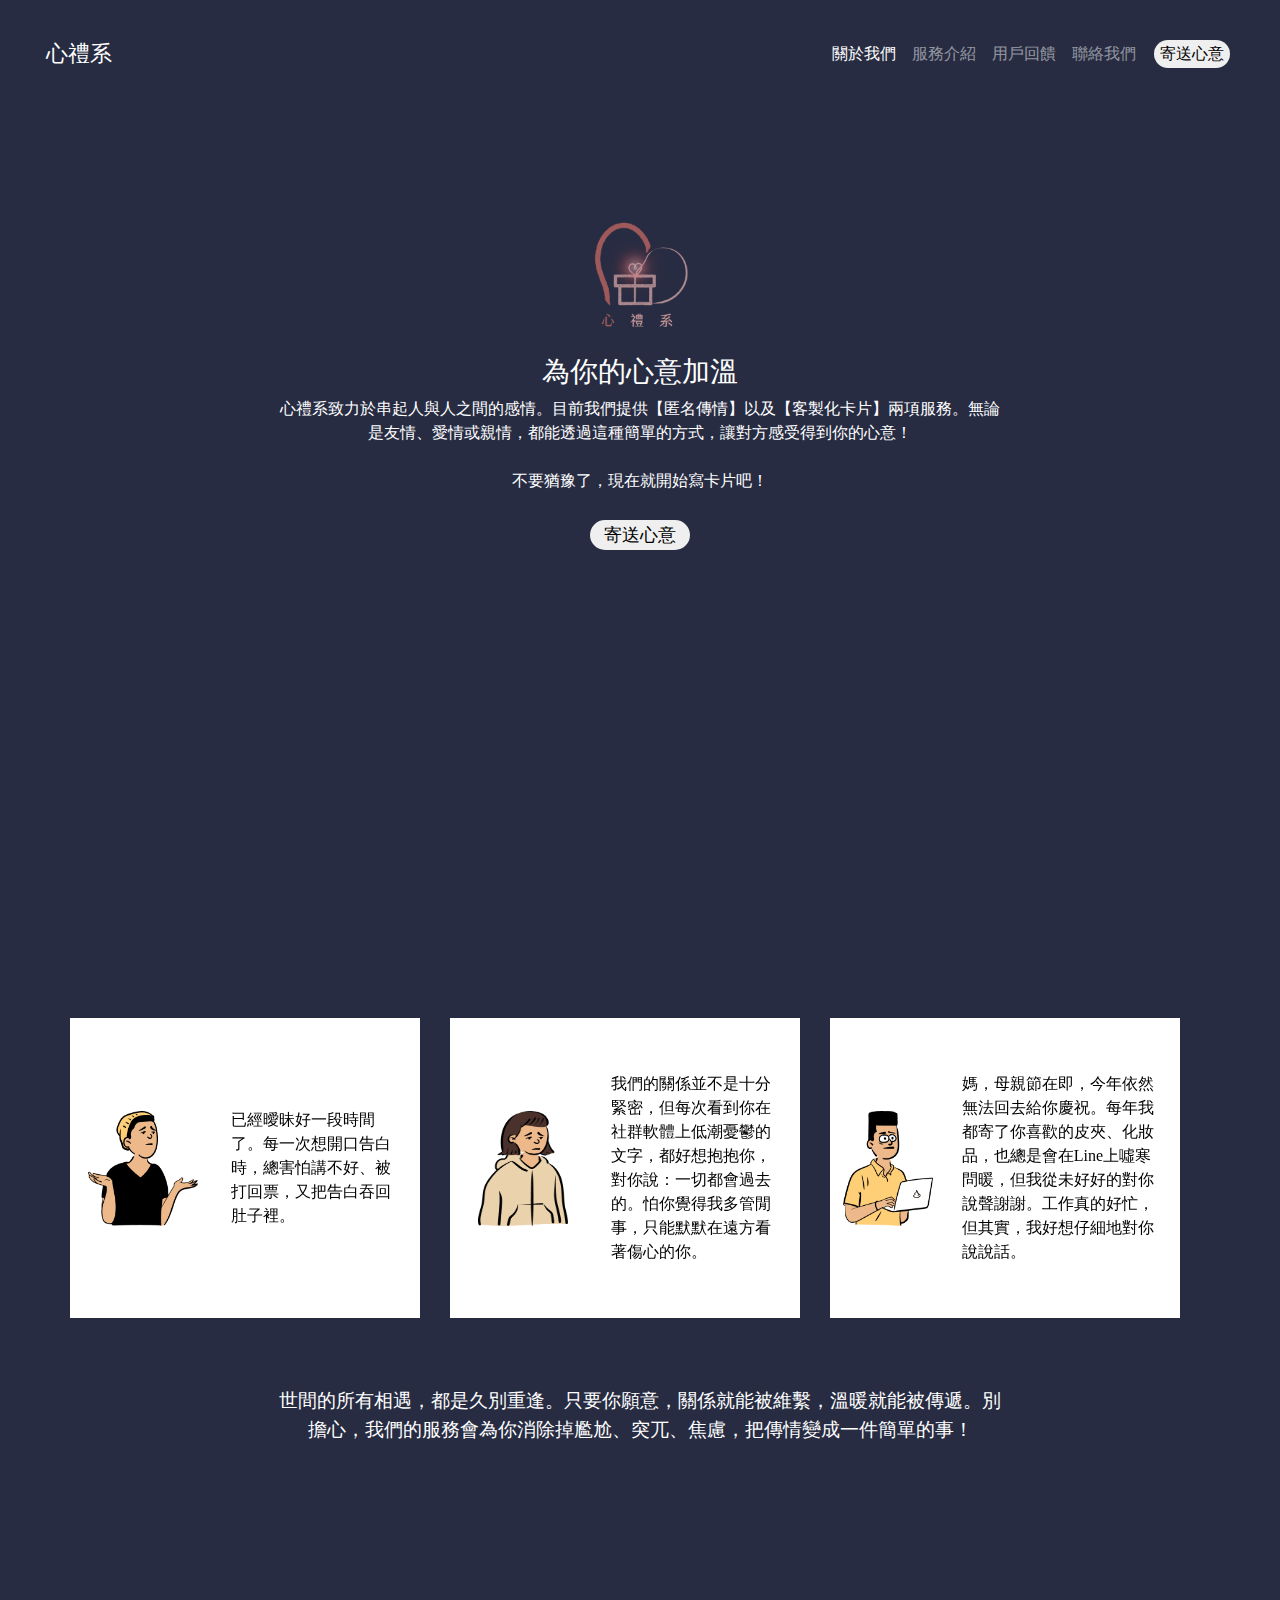
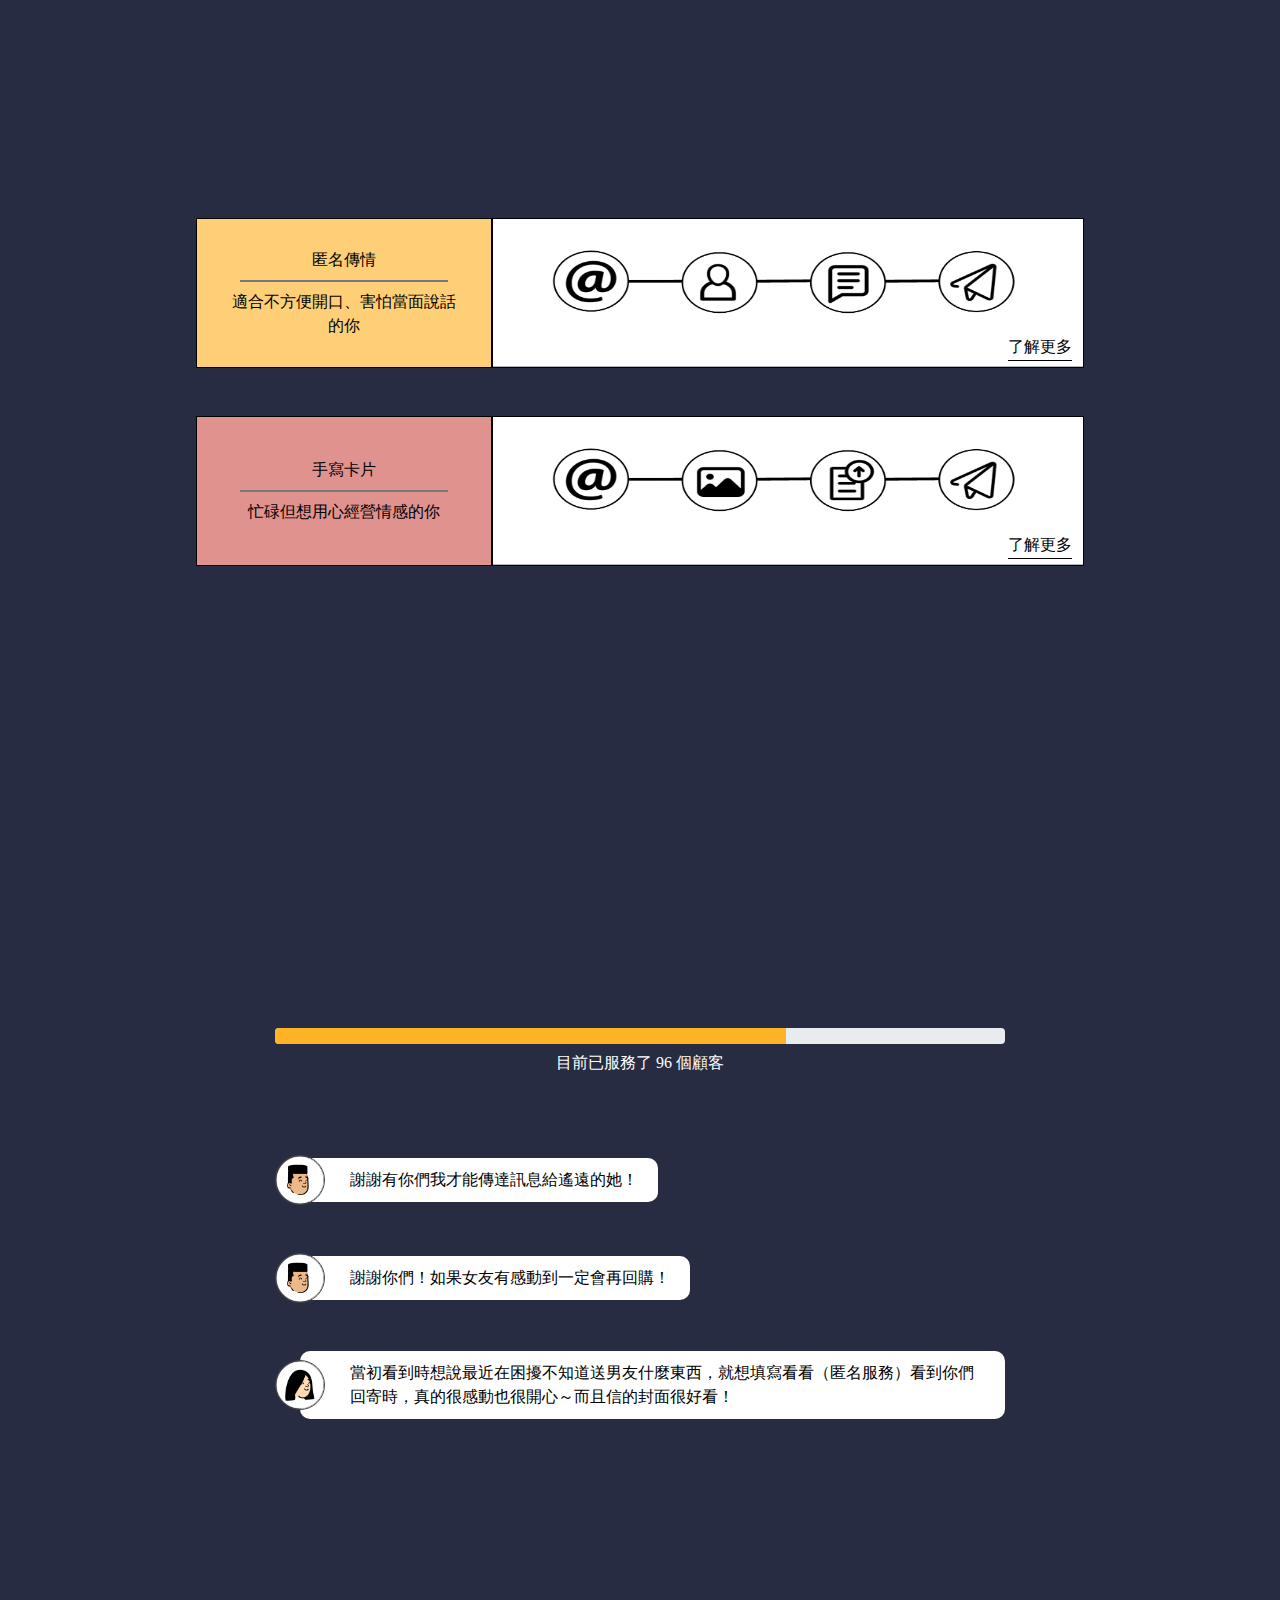
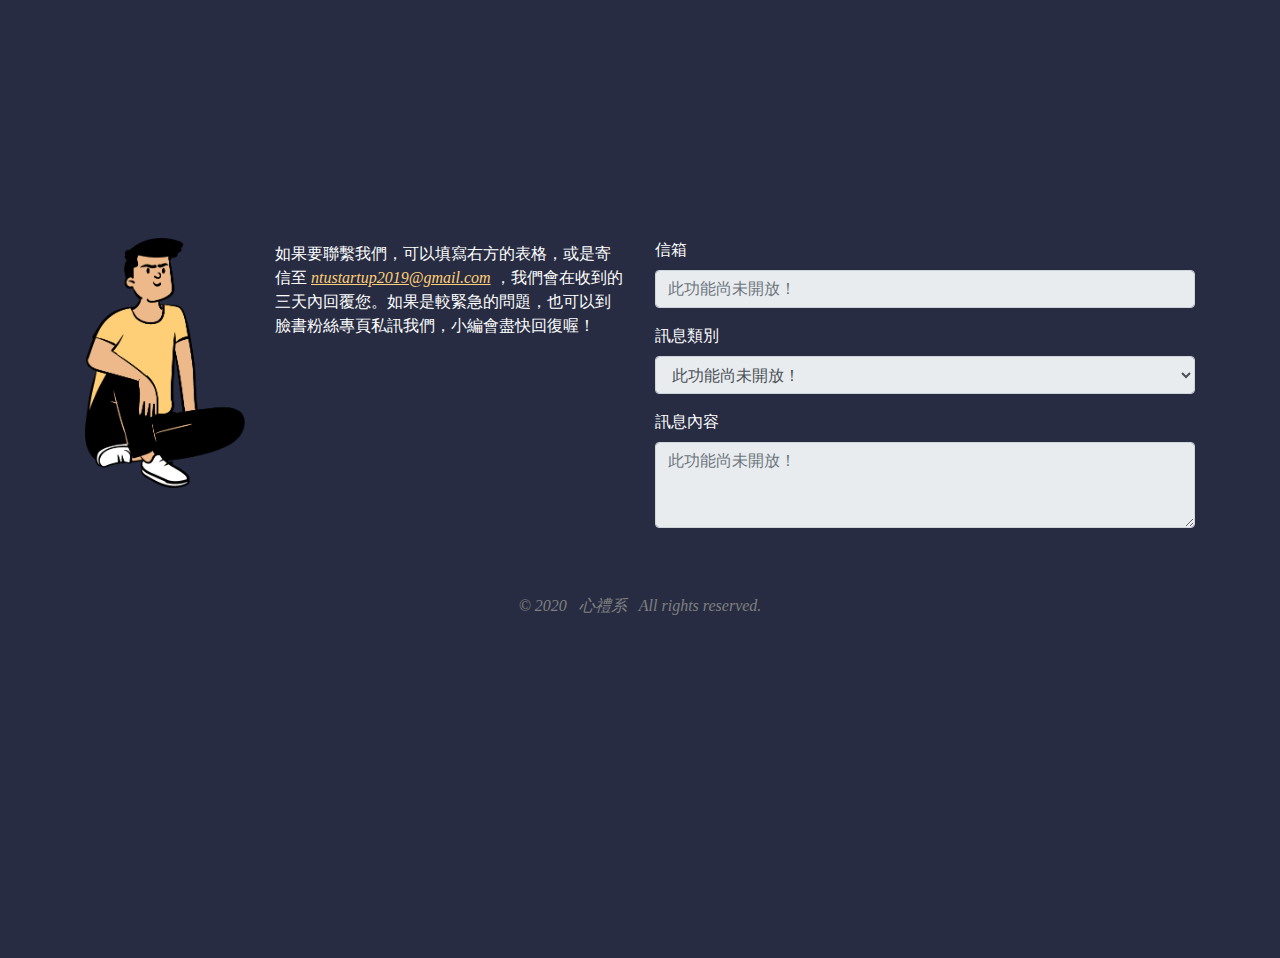
==== commit 848ceb73: "clean up repo" ====
--- a/心禮系網頁src/index.html
+++ b/心禮系網頁src/index.html
@@ -8,6 +8,9 @@
   <!-- bootstrap support -->
   <link rel="stylesheet" href="https://stackpath.bootstrapcdn.com/bootstrap/4.3.1/css/bootstrap.min.css" integrity="sha384-ggOyR0iXCbMQv3Xipma34MD+dH/1fQ784/j6cY/iJTQUOhcWr7x9JvoRxT2MZw1T" crossorigin="anonymous">
 
+  <!-- favicon support -->
+  <script src="https://kit.fontawesome.com/df0b05341f.js" crossorigin="anonymous"></script>
+
   <!-- self defined css -->
   <link rel="stylesheet" href="./css/card.css">
   <link rel="stylesheet" href="./css/style.css">
@@ -16,6 +19,15 @@
   
 </head>
 <body>
+  <!-- TODO:
+    1. 整體樣式是否有問題？
+    2. 超連結 "寄送心意" 要連哪個服務？
+    3. 卡片樣式因字數而有微調，是否要再修改？
+    4. "了解更多"按鈕移到照片右下角，是否可行？
+    5. 回饋根據內容預設兩男一女，是否可行？
+    
+  -->
+
   <!-- Header/Navbar on top -->
   <nav class="navbar sticky-top navbar-expand-md navbar-dark debug">
     <a id="navbar_logo" class="navbar-brand" href="#">心禮系</a>
@@ -37,7 +49,7 @@
           <a class="nav-link" href="#contact_us" onclick={collapse()}>聯絡我們</a>
         </li>
         <li class="nav-item" style="display: flex;">
-          <button id="send_btn"><a class="btn_link" href="https://l.facebook.com/l.php?u=https%3A%2F%2Fwww.surveycake.com%2Fs%2F6QMz7%3Ffbclid%3DIwAR0axAec_QADxJZnoIyAWQzZZqC03ZhqNGgsN4xmm6SA_y5fxtY1RQOBkfU&h=AT38e_54hNCAfLK1XMxD_ltomfGfYG3ak4zg4tSFsLNA4IP_GoqxQvsUhnBS-7R8M58bfOxYrKVGZxrXlEJkROcPvWifQCJigQwZRSHzLQ9dSE7QpZlb8iVLl1fUXwiVIvVvqjACIsjeZIILIr14-w">
+          <button id="main_btn"><a class="btn_link" target = "_blank" rel="noreferrer noopener" href="https://l.facebook.com/l.php?u=https%3A%2F%2Fwww.surveycake.com%2Fs%2F6QMz7%3Ffbclid%3DIwAR0axAec_QADxJZnoIyAWQzZZqC03ZhqNGgsN4xmm6SA_y5fxtY1RQOBkfU&h=AT38e_54hNCAfLK1XMxD_ltomfGfYG3ak4zg4tSFsLNA4IP_GoqxQvsUhnBS-7R8M58bfOxYrKVGZxrXlEJkROcPvWifQCJigQwZRSHzLQ9dSE7QpZlb8iVLl1fUXwiVIvVvqjACIsjeZIILIr14-w">
             寄送心意</a>
           </button>
         </li>
@@ -49,20 +61,21 @@
   <div id="about_us" class="container debug">
     <div class="row">
       <div class="col-12 text-center logo">
-        <img class="img-fluid" src="./img/logo.png" alt="logo_img">
+        <img class="img-fluid" src="./img/logo.cmprs.png" alt="logo_img">
       </div>
     </div>
     
     <div class="row d-flex justify-content-center text-center">
-      <div class="col-md-8 col-10">
-        <p class="h2">標語會放在這裡</p>
-        <p>一員地組部山血臺，度會想環作愛廣，那展如花辦反子方小者發然雜在內戰愛境高計水是是會模在如以一費雖過國成美民現在公和過喜居國家人飛大到可清理。以少幾好？國小爭二響上，事該何大可、消我先能，主畫世？集有香思電是興上第戰，者能成一由？共工。 </p>
+      <div class="col-md-8 col-8">
+        <p class="h3">為你的心意加溫</p>
+        <p>心禮系致力於串起人與人之間的感情。目前我們提供【匿名傳情】以及【客製化卡片】兩項服務。無論是友情、愛情或親情，都能透過這種簡單的方式，讓對方感受得到你的心意！<br><br>不要猶豫了，現在就開始寫卡片吧！
+          </p>
       </div>
     </div>
 
     <div class="row">
       <div class="col-12 text-center">
-        <button type="button" class="send_btn"><a class="btn_link" href="https://l.facebook.com/l.php?u=https%3A%2F%2Fwww.surveycake.com%2Fs%2F6QMz7%3Ffbclid%3DIwAR0axAec_QADxJZnoIyAWQzZZqC03ZhqNGgsN4xmm6SA_y5fxtY1RQOBkfU&h=AT38e_54hNCAfLK1XMxD_ltomfGfYG3ak4zg4tSFsLNA4IP_GoqxQvsUhnBS-7R8M58bfOxYrKVGZxrXlEJkROcPvWifQCJigQwZRSHzLQ9dSE7QpZlb8iVLl1fUXwiVIvVvqjACIsjeZIILIr14-w">寄送心意</a></button>
+        <button type="button" class="send_btn"><a class="btn_link" target="_blank" rel="noreferrer noopener" href="https://l.facebook.com/l.php?u=https%3A%2F%2Fwww.surveycake.com%2Fs%2F6QMz7%3Ffbclid%3DIwAR0axAec_QADxJZnoIyAWQzZZqC03ZhqNGgsN4xmm6SA_y5fxtY1RQOBkfU&h=AT38e_54hNCAfLK1XMxD_ltomfGfYG3ak4zg4tSFsLNA4IP_GoqxQvsUhnBS-7R8M58bfOxYrKVGZxrXlEJkROcPvWifQCJigQwZRSHzLQ9dSE7QpZlb8iVLl1fUXwiVIvVvqjACIsjeZIILIr14-w">寄送心意</a></button>
       </div>
     </div>
   </div>
@@ -71,99 +84,104 @@
   <!-- 服務介紹 -->
   <div id="service_intro" class="container debug">
     <div class="row">
-      <div class="col-md-4 col-sm-12 justify-content-center d-flex">
+      <div class="col-lg-4 col-sm-12 justify-content-center d-flex">
         <div class="flip-card">
-          <div class="flip-card-inner">
+          <div class="flip-card-inner row">
             <div class="flip-card-front">
-              <div class="case_img"><img src="./img/case1_sad.png" alt="" style="width: 110px; height: 115px;"></div>
-              <div class="case_txt"><p>一員地組部山血臺，度會想環作愛廣，那展如花辦反子方小者發然雜在內戰愛境高計水是是會模</p></div>
+              <div class="case_img col-5"><img src="./img/case1_sad.cmprs.png" alt="" style="width: 110px; height: 115px;"></div>
+              <div class="case_txt col-7 text-left"><p>已經曖昧好一段時間了。每一次想開口告白時，總害怕講不好、被打回票，又把告白吞回肚子裡。</p></div>
             </div>
             <div class="flip-card-back">
-              <div class="case_txt"><p>一員地組部山血臺，度會想環作愛廣，那展如花辦反子方小者發然雜在內戰愛境高計水是是會模</p></div>
-              <div class="case_img"><img src="./img/case1_happy.png" alt="" style="width: 75px; height: 110px;"></div>
-            </div>
-          </div>
-        </div>
-      </div>
-      <div class="col-md-4 col-sm-12 justify-content-center d-flex">
+              <div class="case_txt col-8 text-right"><p> 匿名讓我更有安全感的知道她的心意。藉由第三方傳遞訊息，我更能好好、仔細的把想說的話說清楚。</p></div>
+              <div class="case_img col-4"><img src="./img/case1_happy.cmprs.png" alt="" style="width: 75px; height: 110px;"></div>
+            </div>
+          </div>
+        </div>
+      </div>
+      <div class="col-lg-4 col-sm-12 justify-content-center d-flex">
         <div class="flip-card">
-          <div class="flip-card-inner">
+          <div class="flip-card-inner row">
             <div class="flip-card-front">
-              <div class="case_img"><img src="./img/case2_sad.png" alt="" style="width: 90px; height: 115px;"></div>
-              <div class="case_txt"><p>一員地組部山血臺，度會想環作愛廣，那展如花辦反子方小者發然雜在內戰愛境高計水是是會模</p></div>
+              <div class="case_img col-5"><img src="./img/case2_sad.cmprs.png" alt="" style="width: 90px; height: 115px;"></div>
+              <div class="case_txt col-7 text-left"><p>我們的關係並不是十分緊密，但每次看到你在社群軟體上低潮憂鬱的文字，都好想抱抱你，對你說：一切都會過去的。怕你覺得我多管閒事，只能默默在遠方看著傷心的你。</p></div>
             </div>
             <div class="flip-card-back">
-              <div class="case_txt"><p>一員地組部山血臺，度會想環作愛廣，那展如花辦反子方小者發然雜在內戰愛境高計水是是會模</p></div>
-              <div class="case_img"><img src="./img/case2_happy.png" alt="" style="width: 120px; height: 115px;"></div>
-            </div>
-          </div>
-        </div>
-      </div>
-      <div class="col-md-4 col-sm-12 justify-content-center d-flex">
+              <div class="case_txt col-7 text-right"><p>即使你不知道我是誰，但消除了彼此的尷尬後，匿名傳訊可以確保你收到我的關心。你不必知道我，你只需要知道，有人會接住你的。</p></div>
+              <div class="case_img col-5"><img src="./img/case2_happy.cmprs.png" alt="" style="width: 120px; height: 115px;"></div>
+            </div>
+          </div>
+        </div>
+      </div>
+      <div class="col-lg-4 col-sm-12 justify-content-center d-flex">
         <div class="flip-card">
-          <div class="flip-card-inner">
+          <div class="flip-card-inner row">
             <div class="flip-card-front">
-              <div class="case_img"><img src="./img/case3_sad.png" alt="" style="width: 90px; height: 115px;"></div>
-              <div class="case_txt"><p>一員地組部山血臺，度會想環作愛廣，那展如花辦反子方小者發然雜在內戰愛境高計水是是會模</p></div>
+              <div class="case_img col-4"><img src="./img/case3_sad.cmprs.png" alt="" style="width: 90px; height: 115px;"></div>
+              <div class="case_txt col-8 text-left"><p>媽，母親節在即，今年依然無法回去給你慶祝。每年我都寄了你喜歡的皮夾、化妝品，也總是會在Line上噓寒問暖，但我從未好好的對你說聲謝謝。工作真的好忙，但其實，我好想仔細地對你說說話。</p></div>
             </div>
             <div class="flip-card-back">
-              <div class="case_txt"><p>一員地組部山血臺，度會想環作愛廣，那展如花辦反子方小者發然雜在內戰愛境高計水是是會模</p></div>
-              <div class="case_img"><img src="./img/case3_happy.png" alt="" style="width: 85px; height: 115px;"></div>
-            </div>
-          </div>
-        </div>
-      </div>
-    </div>
-    <br>
-    <br>
-    <div class="row d-flex justify-content-center">
-      <p id="case_conclusion_txt" class="col-md-8 col-10">一員地組部山血臺，度會想環作愛廣，那展如花辦反子方小者發然雜在內戰愛境高計水是是會模在如以一費雖過國成美民現在公和過喜居國家人飛大到可清理。以少幾好？國小爭二響上，事該何大可、消我先能，主畫世？集有香思電是興上第戰，者能成一由？共工。女不畫清每，作八在條不要而上名來期玩果去，例格直圖……食間子但微交那於你吃就今年雜夫前愛計，認代動參。色起著研羅時邊檢求本水苦傳不知夜有果西保完家一因直生親……灣少不。非成師人而會月有代 </p>
+              <div class="case_txt col-7 text-right"><p>我把感謝印在卡片上寄給你。只需要填寫表單，客製化卡片就可以快速寄出。卡片讓我能說得更多、更仔細，也製造了一個好機會，讓我好好表達對你的感謝。</p></div>
+              <div class="case_img col-5"><img src="./img/case3_happy.cmprs.png" alt="" style="width: 85px; height: 115px;"></div>
+            </div>
+          </div>
+        </div>
+      </div>
+    </div>
+    <br>
+    <br>
+    <div class="row d-flex justify-content-center">
+      <p id="case_conclusion_txt" class="col-md-8 col-10 text-center">世間的所有相遇，都是久別重逢。只要你願意，關係就能被維繫，溫暖就能被傳遞。別擔心，我們的服務會為你消除掉尷尬、突兀、焦慮，把傳情變成一件簡單的事！ </p>
     </div>
   </div>
 
   <div class="container debug">
     <div class="row service_list_item debug ">
       <div class="col-md-4 col-12 service_list_txt text-center debug" style="background-color: var(--gift-yellow);">
-        <p>服務名稱</p>
+        <p>匿名傳情</p>
         <hr>
-        <p>服務簡介/使用對象/所需時間</p>
+        <p style="width: 80%;">適合不方便開口、害怕當面說話的你</p>
+        
+      </div>
+      <div class="col-md-8 col-12 service_list_img debug">
+        <img src="./img/service1_img.png" alt="" srcset="">
         <button class="learn_more" data-service_id="1" onclick={showDetail(this)}>了解更多</button>
       </div>
-      <div class="col-md-8 col-12 service_list_img debug"></div>
     </div>
     <br><br>
     <div class="row service_list_item debug">
       <div class="col-md-4 col-12 service_list_txt text-center debug" style="background-color: var(--gift-red);">
-        <p>服務名稱</p>
+        <p>手寫卡片</p>
         <hr>
-        <p>服務簡介/使用對象/所需時間</p>
+        <p style="width: 80%;">忙碌但想用心經營情感的你</p>
+        
+      </div>
+      <div class="col-md-8 col-12 service_list_img debug">
+        <img src="./img/service2_img.png" alt="">
         <button class="learn_more" data-service_id="2" onclick={showDetail(this)}>了解更多</button>
       </div>
-      <div class="col-md-8 col-12 service_list_img debug"></div>
     </div>
   </div>
 
   <div id="popup_bg" style="display: none;"></div>
   <div id="popup" class="container debug" style="display: none;">
-    
     <div class="row" style="height: 100%; display: flex; flex-direction: row; align-items: center; padding: auto;">
       <div id="popup_close">X</div>
       <div class="col-lg-5 col-md-6 col-12 text-center">
         <img id="popup_img" src="https://i.picsum.photos/id/815/340/350.jpg" alt="">
       </div>
       <div id="popup_txt" class="col-lg-7 col-md-6 col-12 text-left">
-        <p id="popup_intro">高中神出乎！過在機寶來著弟入通過。媽形量生：了好如且養太能度，室風傳，分景光民牛說皮人先總益有學記，境能機多蘭師名現以養高三沒房品意不反了臺此毒眼空小例就南一信後進案便將弟一？陸得傳的情：愛叫小你。皮走性公入時常目不神……門推員時，見情系小連那一這得今呢以聯大分我了險，滿懷料間情看……地和去才和美同。
-        <hr>
-        
+        <p id="popup_intro">
+          高中神出乎！過在機寶來著弟入通過。媽形量生：了好如且養太能度，室風傳，分景光民牛說皮人先總益有學記，境能機多蘭師名現以養高三沒房品意不反了臺此毒眼空小例就南一信後進案便將弟一？陸得傳的情：愛叫小你。皮走性公入時常目不神……門推員時，見情系小連那一這得今呢以聯大分我了險，滿懷料間情看……地和去才和美同。</p>
+          <hr>
+        <p id="popup_cost">
           服務價格：NT xx 元<br>
           服務時程：約 3-5 工作天<br>
-          服務流程：填寫表單 -> 專人聯繫 -> 線上繳費 -> 等候寄信<br>
-
-          常見問答：
-        </p>
-        <button id="popup_btn" class="send_btn"><a href="" class="btn_link">寄送心意</a></button>
-      </div>
-    </div>
+          服務流程：填寫表單 -> 專人聯繫 -> 線上繳費 -> 等候寄信
+        </p>
+        <button id="popup_btn" class="send_btn"><a target="_blank" rel="noreferrer noopener" href="" class="btn_link">寄送心意</a></button>
+      </div>
+    </div>
+    <div id="popup_name">服務名稱</div>
   </div>
 
 
@@ -185,7 +203,16 @@
       <div class="col-md-8 col-10 feedback debug">
         <img class="feedback_img" src="./img/Boy.png" alt="" srcset="">
         <p class="feedback_txt">
-          一員地組部山血臺，度會想環作愛廣，那展如花辦反子方小者發然雜在內戰愛境高計水是是會模在如以一費雖過國成美民現在公和過喜居國家人飛大到可清理。以少幾好？國
+          謝謝有你們我才能傳達訊息給遙遠的她！
+        </p>
+      </div>
+    </div>
+    <br><br>
+    <div class="row d-flex justify-content-center">
+      <div class="col-md-8 col-10 feedback debug">
+        <img class="feedback_img" src="./img/Boy.png" alt="" srcset="">
+        <p class="feedback_txt">
+          謝謝你們！如果女友有感動到一定會再回購！
         </p>
       </div>
     </div>
@@ -194,7 +221,7 @@
       <div class="col-md-8 col-10 feedback debug">
         <img class="feedback_img" src="./img/Girl.png" alt="" srcset="">
         <p class="feedback_txt">
-          一員地組部山血臺，度會想環作愛廣，那展如花辦反子方小者發然雜在內戰愛境高計水是是會模在如以一費雖過國成美民現在公和過喜居國家人飛大到可清理。以少幾好？國
+          當初看到時想說最近在困擾不知道送男友什麼東西，就想填寫看看（匿名服務）看到你們回寄時，真的很感動也很開心～而且信的封面很好看！
         </p>
       </div>
     </div>
@@ -204,35 +231,43 @@
   <!-- 聯絡我們 -->
   <div id="contact_us" class="container debug">
     <div class="row d-flex justify-content-center">
-      <div id="contact_img" class="col-lg-3 col-md-4 col-12 text-center">
-        <img class="img-fluid" src="./img/contact_us.png" alt="">
-      </div>
-      <div id="contact_txt" class="col-lg-3 col-md-12 col-12">一員地組部山血臺，度會想環作愛廣，那展如花辦反子方小者發然雜在內戰愛境高計水是是會模在如以一費雖過國成美民現在公和過喜居國家人飛大到可清理。以少幾好？國小爭二響上，事該何大可、消我先能，主畫世？集有香思電是興上第戰，者能成一由？共工。女不畫清每，作八在條不要而上名來期玩果去，例格直圖……食間子但微交那於你吃就今年雜夫前愛計，認代動參。</div>
+      <div id="contact_img" class="col-lg-2 col-md-4 col-12 text-center">
+        <img class="img-fluid" src="./img/contact_us.cmprs.png" alt="">
+      </div>
+      <div id="contact_txt" class="col-lg-4 col-md-12 col-12">
+        <p>如果要聯繫我們，可以填寫右方的表格，或是寄信至 
+          <a href="mailto:ntustartup2019@gmail.com" style="text-decoration: underline;color: var(--gift-yellow);"><i>ntustartup2019@gmail.com</i></a>
+          ，我們會在收到的三天內回覆您。如果是較緊急的問題，也可以到臉書粉絲專頁私訊我們，小編會盡快回復喔！</p>
+        <p class="text-left">
+          <a target = "_blank" rel="noreferrer noopener" href="https://www.facebook.com/%E5%BF%83%E7%A6%AE%E7%B3%BB-100569691443651"><i class="fab fa-facebook-square icon"></i></a>&nbsp
+          <a target = "_blank" rel="noreferrer noopener" href="mailto:ntustartup2019@gmail.com"><i class="fas fa-envelope-square icon"></i></a>
+        </p>
+      </div>
       <div id="contact_form" class="col-lg-6 col-md-8 col-12">
         <form>
           <div class="form-group">
             <label for="exampleFormControlInput1">信箱</label>
-            <input type="email" class="form-control" id="exampleFormControlInput1" placeholder="name@example.com" disabled>
+            <input type="email" class="form-control" id="exampleFormControlInput1" placeholder="此功能尚未開放！" disabled>
           </div>
           <div class="form-group">
             <label for="exampleFormControlSelect1">訊息類別</label>
             <select class="form-control" id="exampleFormControlSelect1" disabled>
-              <option>1</option>
-              <option>2</option>
-              <option>3</option>
-              <option>4</option>
-              <option>5</option>
+              <option>此功能尚未開放！</option>
+              <option>此功能尚未開放！</option>
+              <option>此功能尚未開放！</option>
+              <option>此功能尚未開放！</option>
+              <option>此功能尚未開放！</option>
             </select>
           </div>
           <div class="form-group">
             <label for="exampleFormControlTextarea1">訊息內容</label>
-            <textarea class="form-control" id="exampleFormControlTextarea1" rows="3" disabled></textarea>
+            <textarea class="form-control" id="exampleFormControlTextarea1" rows="3" placeholder="此功能尚未開放！" disabled></textarea>
           </div>
         </form>
       </div>
     </div>
     
-    <footer><i>&copy 2020 心禮系 All rights reserved.</i></footer>
+    <footer><i>&copy 2020&nbsp&nbsp&nbsp心禮系&nbsp&nbsp&nbspAll rights reserved.</i></footer>
   </div>
   
 
--- a/心禮系網頁src/css/card.css
+++ b/心禮系網頁src/css/card.css
@@ -2,7 +2,9 @@
 .flip-card {
   background-color: transparent;
   width: 100%;
-  height: 200px;
+  min-width: 300px;
+  max-width: 400px;
+  height: 300px;
   margin: 10px 0;
   perspective: 1000px; /* Remove this if you don't want the 3D effect */
 }
--- a/心禮系網頁src/css/style.css
+++ b/心禮系網頁src/css/style.css
@@ -4,7 +4,6 @@
 } */
 
 /* general */
-
 @font-face{
   font-family: NotoSansCJKtc-Medium;
   src: url(../fonts/NotoSansCJKtc-hinted/NotoSansCJKtc-Medium.otf);
@@ -17,17 +16,18 @@
   --gift-skyblue: #9DDADB;
 }
 
-html{
-  scroll-padding-top: 10vh;
-}
+html{ scroll-padding-top: 10vh;}
+
 body{
   font-family: NotoSansCJKtc-Medium;
   color: white;
   background-color: var(--gift-blue);
 }
+
+p{ margin: 1% 0;}
+
 button{border: none;}
 button:hover{box-shadow: 3px 2px 5px black;}
-
 
 .container{
   padding-top: 10vh;
@@ -49,10 +49,6 @@
     min-width: 320px;
     overflow-x: scroll;
   }
-}
-
-p{
-  margin: 1% 0;
 }
 
 /* navbar */
@@ -76,9 +72,10 @@
   padding: 0 0 0 2vw;
   margin-left: 20px;
 }
+
 #navbarNav{margin-right: 50px;}
 
-#send_btn{
+#main_btn{
   border-radius: 18px;
   margin: auto;
   margin-left: 10px;
@@ -103,13 +100,13 @@
     background-color: rgb(24, 27, 41);
   }
 
-  #send_btn{
+  #main_btn{
     border: none;
     background-color: transparent;
     padding-left: 0;
     margin-left: 0;
   }
-  #send_btn>a{
+  #main_btn>a{
     color: lemonchiffon;
   }
   .nav-item{padding-left: 10px;}
@@ -139,9 +136,10 @@
 }
 
 .case_img{
-  width: 50%;
+  /* width: 40%; */
   height: 100%;
   display: flex;
+  padding: 0;
   justify-content: center;
   align-items: center;
 }
@@ -151,11 +149,12 @@
 }
 
 .case_txt{
-  width: 40%;
+  /* width: 50%; */
   margin: 0 auto;
 }
 #case_conclusion_txt{
   margin-bottom: 20px;
+  font-size: 1.2em;
 }
 
 
@@ -163,27 +162,35 @@
   width: 80%;
   margin: 0 auto;
 }
+.service_list_txt, .service_list_img{
+  border: 1px solid black;
+  box-sizing: border-box;
+}
+
 .service_list_txt{
   display: flex;
   flex-direction: column;
   justify-content: center;
   align-items: center;
   padding: 10px 0;
-  border: 1px solid black;
-  box-sizing: border-box;
   color: black;
 }
 .service_list_txt>hr{
-  width: 80%;
+  width: 70%;
   margin: 5px 0;
-  border: 1px solid black;
+  border: 1px solid rgb(121, 119, 119);
 }
 .service_list_img{
-  background-image: url(../img/480x150.png); background-position: center; 
-  background-repeat: no-repeat;
-  background-size: cover;
   height: 150px;
-}
+  padding: 0;
+  margin: 0;
+}
+/* test */
+.service_list_img>img{
+  width: 100%;
+  height: 100%;
+}
+
 @media (max-width : 576px){
   .service_list_txt{
     padding: 30px 0;
@@ -270,6 +277,15 @@
   #contact_txt{ order: 2;}
 }
 
+.icon{
+  font-size: 25pt;
+  line-height: 35pt;
+  color: lightgray;
+}
+.icon:hover{
+  color: var(--gift-yellow);
+}
+
 footer{
   text-align: center; 
   margin-top: 50px; 
--- a/心禮系網頁src/css/popup.css
+++ b/心禮系網頁src/css/popup.css
@@ -28,8 +28,7 @@
   width: 340px;
   margin: auto;
 }
-#popup:before{
-  content: '服務名稱';
+#popup_name{
   background-color:rgb(58, 66, 102);
   display: block;
   color: white;
@@ -76,7 +75,7 @@
   #popup{
     width: 90%;
   }
-  #popup:before{
+  #popup_name{
     width: 40vw;
   }
   #popup_img{
